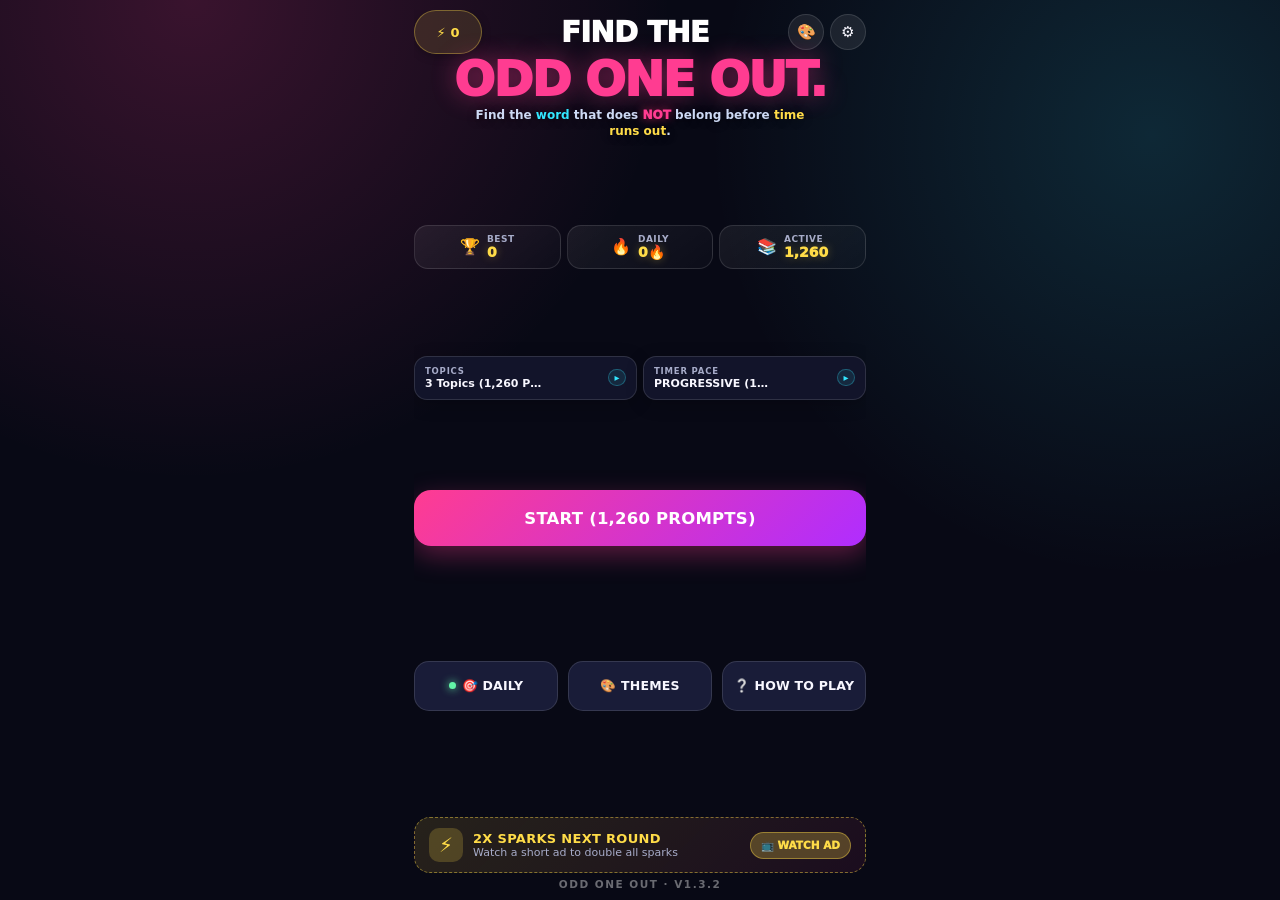
==== index.html @ c68a0089 "Publish the v1.3.2 GitHub Pages build. Replace the served site files from OddOneOut-GitHub-Ready-v1." ====
<!doctype html>
<html lang="en">
<head>
  <meta charset="utf-8">
  <meta name="viewport" content="width=device-width,initial-scale=1,viewport-fit=cover">
  <meta name="theme-color" content="#080915">
  <meta name="apple-mobile-web-app-capable" content="yes">
  <meta name="apple-mobile-web-app-status-bar-style" content="black-translucent">
  <meta name="apple-mobile-web-app-title" content="Odd One Out">
  <meta name="description" content="Odd One Out — Fast mobile word game. Spot the connection and find the odd one out before time runs out!">
  <link rel="manifest" href="./manifest.webmanifest">
  <link rel="icon" type="image/svg+xml" href="./icons/icon.svg">
  <link rel="apple-touch-icon" href="./icons/icon.svg">
  <title>Odd One Out v1.3.2 — Fast Word Game</title>
  <link rel="stylesheet" href="./styles.css?v=1.3.2">

  <!-- GOOGLE ADSENSE (H5 GAMES ADS API) -->
  <script async
    data-ad-client="ca-pub-2691430114035059"
    data-ad-frequency-hint="0s"
    data-adbreak-test="on"
    crossorigin="anonymous"
    src="https://pagead2.googlesyndication.com/pagead/js/adsbygoogle.js">
  </script>
  <script>
    window.adsbygoogle = window.adsbygoogle || [];
    window.adBreak = function(o) { adsbygoogle.push(o); };
    window.adConfig = function(o) { adsbygoogle.push(o); };
    window.adConfig({
      preloadAdBreaks: 'on',
      sound: 'on'
    });
  </script>
</head>
<body>
<main class="app">
  <div class="float-feedback" id="floatFeedback" aria-live="polite">+10 ⚡</div>

  <!-- CENTER SPARKS ZAP PILL (Juicy, non-bulky center feedback that pops & zaps to balance) -->
  <div class="center-zap-pill hidden" id="centerZapPill" aria-live="assertive">
    <span class="zap-icon" id="zapIcon">⚡</span>
    <span class="zap-label" id="zapLabel">+12</span>
    <span class="zap-sub" id="zapSub"></span>
  </div>

  <!-- HOME SCREEN -->
  <section class="screen active" id="home">
    <div class="duel-banner hidden" id="duelBanner">
      <span>⚔️ <strong>CHALLENGE ACTIVE</strong> · Beat a <b id="duelTargetScore">0</b> streak!</span>
      <button class="pack-bar-btn" onclick="app.clearDuel()">CLEAR</button>
    </div>

    <!-- HERO WITH INLINE SPARKS, TITLE & SETTINGS -->
    <div class="hero home-hero">
      <div class="hero-top-row">
        <!-- Sparks balance on the left -->
        <button class="coins hero-coins" id="coinsPill" onclick="app.handleHeaderNav('themes')" title="Sparks Balance">
          ⚡ <span id="coins">0</span>
        </button>

        <!-- Centered FIND THE inline with the left/right icons -->
        <span class="hero-find-the">FIND THE</span>

        <!-- Themes & Settings icons on the right -->
        <div class="hero-actions">
          <button class="icon-btn" onclick="app.handleHeaderNav('packs')" aria-label="Packs and Cosmetics Shop" title="Packs & Cosmetics">🎨</button>
          <button class="icon-btn" id="settingsBtn" onclick="app.openSettings()" aria-label="Settings and Pause" title="Settings">⚙️</button>
        </div>
      </div>
      <h1 class="hero-title-main">ODD ONE OUT.</h1>
      <p class="sub">Find the <span class="color-word">word</span> that does <b class="color-not">NOT</b> belong before <span class="color-time">time runs out</span>.</p>
    </div>

    <!-- 3 STATS IN HORIZONTAL GRID -->
    <div class="stats-grid-3">
      <div class="stat-card" title="Your highest consecutive streak record">
        <span class="stat-card-icon">🏆</span>
        <div class="stat-card-info">
          <span class="stat-card-label">BEST</span>
          <b class="stat-card-value" id="homeBest">0</b>
        </div>
      </div>

      <div class="stat-card" onclick="app.startDailyTarget()" style="cursor:pointer;" title="Consecutive days played. Tap to jump into today's Daily Challenge!">
        <span class="stat-card-icon">🔥</span>
        <div class="stat-card-info">
          <span class="stat-card-label">DAILY</span>
          <b class="stat-card-value" id="homeDailyStreak">0🔥</b>
        </div>
      </div>

      <div class="stat-card" onclick="app.openShop('packs')" style="cursor:pointer;" title="Active prompt cards. Tap to toggle topics!">
        <span class="stat-card-icon">📚</span>
        <div class="stat-card-info">
          <span class="stat-card-label">ACTIVE</span>
          <b class="stat-card-value" id="homePackCount">1,260</b>
        </div>
      </div>
    </div>

    <!-- SELECTION BARS (2-COL ROW) -->
    <div class="home-bars-row">
      <button class="pack-bar" onclick="app.openShop('packs')" type="button">
        <span class="pack-bar-label">
          <span class="pack-bar-prefix">TOPICS</span>
          <strong class="pack-bar-value" id="activePackName">3 Topics (1,260)</strong>
        </span>
        <span class="pack-bar-chip">▸</span>
      </button>

      <button class="pack-bar pace-bar" id="homePaceBar" onclick="app.cycleTimerPace()" type="button" aria-label="Timer Mode Pace">
        <span class="pack-bar-label">
          <span class="pack-bar-prefix">TIMER PACE</span>
          <strong class="pack-bar-value" id="homePaceLabel">PROGRESSIVE (12s)</strong>
        </span>
        <span class="pack-bar-chip" id="homePaceChip">▸</span>
      </button>
    </div>

    <!-- PRIMARY PLAY BUTTON -->
    <button class="primary" id="playQuickBtn" onclick="app.startQuickShot()">START (1,260 PROMPTS)</button>

    <!-- 3 BOTTOM MODE BUTTONS -->
    <div class="mode-row mode-row-3">
      <button class="secondary" onclick="app.startDailyTarget()">
        <span class="badge-dot" id="dailyDot"></span>
        <span id="dailyBtnLabel">🎯 DAILY</span>
      </button>
      <button class="secondary" onclick="app.openShop('themes')">
        🎨 THEMES
      </button>
      <button class="secondary" onclick="app.showScreen('howto')">
        ❔ HOW TO PLAY
      </button>
    </div>

    <!-- 2X SPARKS AD REWARD BUTTON -->
    <div class="home-bottom-wrap">
      <button class="boost-banner" id="boost2xBtn" onclick="app.handleBoost2xClick()" type="button" aria-label="2X Sparks Next Round">
        <div class="boost-banner-left">
          <span class="boost-icon" id="boost2xIcon">⚡</span>
          <div class="boost-text-group">
            <b class="boost-title" id="boost2xTitle">2X SPARKS NEXT ROUND</b>
            <span class="boost-sub" id="boost2xSub">Watch a short ad to double all sparks</span>
          </div>
        </div>
        <span class="boost-badge" id="boost2xBadge">📺 WATCH AD</span>
      </button>
      <div class="home-version-tag" id="homeVersionTag">ODD ONE OUT · v1.3.2</div>
    </div>
  </section>

  <!-- HOW IT WORKS SCREEN -->
  <section class="screen" id="howto">
    <div class="hero">
      <div class="eyebrow">How to Play</div>
      <h1>FIND THE<br><em>ODD ONE OUT.</em></h1>
      <p class="sub">Three words share a hidden connection. One word does not belong. Tap the odd word out before time runs out.</p>
    </div>

    <div class="card prompt">
      <span class="tag">EXAMPLE · SPACE</span>
      <h2>Which word does NOT belong?</h2>
      <p>Orbit, Comet, Crater… <b>Toaster</b>.</p>
    </div>

    <div class="explanation-card" style="margin-bottom:14px">
      <div class="explanation-head">
        <span>TIMER SPEED &amp; SPARKS</span>
        <span class="explanation-intruder" id="howtoCurveTag">12s ➔ 3.5s</span>
      </div>
      <div class="explanation-body" id="howtoCurveBody">
        • <b>Early Rounds (12s–10s):</b> Easy words with clear differences<br>
        • <b>Mid Streak (9s–7s):</b> Closer topics that test your quick thinking<br>
        • <b>High Streak (6s–3.5s):</b> Fast pace for serious focus<br>
        • <b>Sparks:</b> +10 per correct answer, +50 bonus every 5 streak, +100 for a new personal best!
      </div>
    </div>

    <button class="primary" onclick="app.startQuickShot()">START PLAYING</button>
    <button class="secondary" onclick="app.showScreen('home')">BACK</button>
    <div class="howto-version-tag">ODD ONE OUT · v1.3.2</div>
  </section>

  <!-- SHOP & PACKS SCREEN -->
  <section class="screen" id="shop">
    <div class="section-head">
      <h2>TOPICS &amp; THEMES</h2>
      <button class="pack-bar-btn" id="shopCloseBtn" onclick="app.closeShop()">✕ CLOSE</button>
    </div>

    <div class="tabs">
      <button class="tab-btn active" id="tabBtnPacks" onclick="app.switchShopTab('packs')">TOPIC PACKS</button>
      <button class="tab-btn" id="tabBtnThemes" onclick="app.switchShopTab('themes')">THEMES &amp; SKINS</button>
    </div>

    <div class="shop-list" id="shopList"></div>

    <div class="shop-footer">
      <button class="primary" id="playShopBtn" onclick="app.startFromShop()">START (1,260 PROMPTS)</button>
    </div>
  </section>

  <!-- GAME SCREEN -->
  <section class="screen" id="game">
    <div class="game-head">
      <div class="streak-box">
        <div class="streak">STREAK <strong id="streak">0</strong> 🔥</div>
        <div class="tier-pill warmup" id="tierLabel">WARMUP · 12.0S</div>
      </div>
      <button class="coins hero-coins game-coins" id="gameCoinsPill" onclick="app.openSettings()" title="Sparks Balance">
        ⚡ <span id="gameCoins">0</span>
      </button>
      <div class="timer warmup" id="timer" style="--p:100%">
        <span id="time">12</span>
      </div>
    </div>

    <div class="game-body">
      <div class="card prompt" id="promptCard">
        <span class="tag hidden" id="category" style="display:none;"></span>
        <h2 id="promptHeadline">Which doesn't belong?</h2>
        <p id="promptSub">Spot the odd word out</p>
      </div>

      <div class="choices" id="choices" role="group" aria-label="Word choices"></div>
    </div>

    <!-- MID-SCREEN COMMON RELATION REVEAL (Pops up when correct — NYT Connections style) -->
    <div class="relation-reveal hidden" id="relationReveal" onclick="app.skipThemeReveal()" role="dialog" aria-modal="true" aria-label="Connection Reveal">
      <div class="card relation-card" onclick="event.stopPropagation(); app.skipThemeReveal();">
        <div class="relation-head-row">
          <div class="relation-badge">
            <span class="relation-icon">✨</span>
            <span class="relation-badge-text">THE CONNECTION</span>
            <span class="relation-check">✓</span>
          </div>
          <div class="relation-sparks-pill" id="relationSparksPill">⚡ +12</div>
        </div>

        <!-- 1-2 words for what was supposed to match! -->
        <div class="relation-theme" id="relationTheme">PRIMARY COLORS</div>

        <!-- Connected matching word chips -->
        <div class="relation-words" id="relationWords"></div>

        <!-- Punchy intruder callout: "Toaster ✕ Kitchen Appliance" -->
        <div class="relation-intruder-tag" id="relationIntruderTag">
          <span class="intruder-pill">ODD</span>
          <strong class="intruder-name" id="relationIntruderName">Toaster</strong>
          <span class="intruder-reason" id="relationIntruderReason">✕ Appliance</span>
        </div>

        <div class="relation-footer">
          <div class="relation-countdown" id="relationCountdown">
            <div class="countdown-bar-wrap">
              <div class="relation-timer-fill" id="relationTimerFill"></div>
            </div>
            <div class="countdown-sub">
              <span class="countdown-sec" id="relationCountdownSec">NEXT IN 2s</span>
              <span class="countdown-tap">TAP ANYWHERE TO SKIP ▸</span>
            </div>
          </div>
        </div>
      </div>
    </div>

    <div class="progress"><i id="bar"></i></div>
    <div class="small-center" id="gameFooter">ROUND <span id="round">1</span> · BEST <span id="best">0</span></div>
  </section>

  <!-- RESULT / RUN OVER SCREEN -->
  <section class="screen result" id="result">
    <div class="burst" id="burst">💥</div>
    <div class="eyebrow" id="resultTag">WRONG ANSWER</div>
    <h2 id="resultTitle">MISSED!</h2>
    <p id="resultText">You missed the odd word out.</p>
    <div><span class="timing-badge hidden" id="timingBadge">0.4s left</span></div>

    <!-- Explanation Card -->
    <div class="explanation-card" id="explanationCard">
      <div class="explanation-head">
        <span class="explanation-tag">THE CONNECTION</span>
        <strong class="explanation-theme" id="explainCategory">PRIMARY COLORS</strong>
      </div>
      <div class="explanation-words" id="explainValid">Red · Blue · Yellow</div>
      <div class="explanation-intruder-box">
        <span class="intruder-pill">ODD</span>
        <strong id="explainIntruder">Toaster</strong>
        <span class="intruder-reason" id="explainReason">✕ Appliance</span>
      </div>
    </div>

    <div class="card scorebox">
      <div><b id="finalScore">0</b><span>STREAK</span></div>
      <div><b id="finalBest">0</b><span>BEST STREAK</span></div>
      <div><b id="finalCoins">+0</b><span>SPARKS EARNED</span></div>
    </div>

    <div class="result-actions">
      <!-- REVIVE REWARDED AD BUTTON -->
      <button class="revive-btn" id="reviveAdBtn" onclick="app.triggerRewardedAd('revive')" type="button">
        <span class="revive-icon">❤️‍🔥</span>
        <div class="revive-text-group">
          <b class="revive-title">REVIVE &amp; CONTINUE</b>
          <span class="revive-sub" id="reviveStreakLabel">Keep your streak · +3s Breather</span>
        </div>
        <span class="revive-chip">📺 AD</span>
      </button>

      <button class="primary" id="replayBtn" onclick="app.replayCurrentMode()">PLAY AGAIN</button>
      <div class="mode-row">
        <button class="secondary" onclick="app.openShareModal()">📤 SHARE SCORE</button>
        <button class="secondary" onclick="app.showScreen('home')">HOME</button>
      </div>
    </div>
  </section>
</main>

<!-- SHARE CARD & CHALLENGE LINK MODAL -->
<div class="interstitial" id="shareOverlay" role="dialog" aria-modal="true" aria-labelledby="shareTitle" onclick="if(event.target===this)app.closeShareModal()">
  <div class="card ad-modal">
    <div class="modal-top">
      <div class="ad-label">CHALLENGE A FRIEND</div>
      <button class="icon-btn modal-close-x" onclick="app.closeShareModal()" aria-label="Close Share Modal">✕</button>
    </div>
    <h3 id="shareTitle">CHALLENGE A FRIEND</h3>
    <p>Send your score to friends and see if they can beat it on the exact same words.</p>
    <div class="share-preview" id="sharePreviewBox"></div>
    <button class="primary" id="copyShareBtn" onclick="app.copyShareCard()">📋 COPY CHALLENGE LINK</button>
    <button class="secondary" onclick="app.closeShareModal()">CLOSE</button>
  </div>
</div>

<!-- SETTINGS & PAUSE MODAL -->
<div class="interstitial" id="settingsOverlay" role="dialog" aria-modal="true" aria-labelledby="settingsTitle" onclick="if(event.target===this)app.closeSettings()">
  <div class="card ad-modal settings-modal">
    <div class="modal-top">
      <div class="ad-label" id="settingsEyebrow">PREFERENCES</div>
      <button class="icon-btn modal-close-x" onclick="app.closeSettings()" aria-label="Close Settings">✕</button>
    </div>
    <h3 id="settingsTitle">SETTINGS</h3>

    <div class="pause-banner hidden" id="pauseBannerRow">
      <span>⏸️ <b>Game Paused</b> · Your score is saved</span>
      <button class="pack-bar-btn danger-text" onclick="app.quitActiveRun()">QUIT</button>
    </div>

    <div class="settings-scroll">
      <div class="setting-row">
        <div>
          <b>Sound Effects</b>
          <span>Tap sounds, timer ticks, and victory chimes</span>
        </div>
        <button class="toggle-btn on" id="toggleSound" onclick="app.toggleSetting('sound')">ON</button>
      </div>

      <div class="setting-row">
        <div>
          <b>Vibration</b>
          <span>Vibrate on button taps and timer alerts</span>
        </div>
        <button class="toggle-btn on" id="toggleHaptics" onclick="app.toggleSetting('haptics')">ON</button>
      </div>

      <div class="setting-row">
        <div>
          <b>Reduced Motion</b>
          <span>Disable screen shakes and pulse effects</span>
        </div>
        <button class="toggle-btn" id="toggleMotion" onclick="app.toggleSetting('reducedMotion')">OFF</button>
      </div>

      <div class="setting-row">
        <div>
          <b>Timer Speed</b>
          <span id="paceSettingSub">Starts at 12s, gets faster as your streak grows</span>
        </div>
        <button class="toggle-btn on" id="togglePace" onclick="app.cycleTimerPace()">PROGRESSIVE</button>
      </div>

      <div class="setting-row">
        <div>
          <b>18+ Adult Topics</b>
          <span>Include nightlife, dating, and adult humor prompts</span>
        </div>
        <button class="toggle-btn" id="toggleAdult" onclick="app.cycleAdultMode()">OFF</button>
      </div>

      <div class="setting-row" id="installAppRow">
        <div>
          <b>Install to Phone</b>
          <span id="installAppSub">Add to your home screen for quick offline play</span>
        </div>
        <button class="toggle-btn on" onclick="app.promptInstall()">INSTALL</button>
      </div>

      <details class="telemetry-details">
        <summary>📊 Game Stats</summary>
        <div class="telemetry-box" id="telemetryBox"></div>
      </details>
    </div>

    <div class="mode-row settings-footer">
      <button class="secondary" onclick="app.resetProgress()">RESET DATA</button>
      <button class="primary" id="settingsDoneBtn" style="padding:13px" onclick="app.closeSettings()">DONE</button>
    </div>
    <div class="settings-version-tag">ODD ONE OUT · v1.3.2</div>
  </div>
</div>

<!-- 18+ AGE GATE MODAL -->
<div class="interstitial" id="ageGateOverlay" role="dialog" aria-modal="true" aria-labelledby="ageGateTitle">
  <div class="card ad-modal">
    <div class="ad-label" style="color:var(--pink)">🔥 18+ CONTENT</div>
    <h3 id="ageGateTitle">ENABLE 18+ TOPICS?</h3>
    <p>This includes mature prompts covering nightlife, dating, and adult humor. Please confirm you are at least 18 years old to proceed.</p>
    <button class="primary" onclick="app.confirmAgeGate()">I AM 18+ — CONTINUE</button>
    <button class="secondary" onclick="app.closeAgeGate()">CANCEL</button>
  </div>
</div>

<!-- SELECT ALL TOPICS MODAL -->
<div class="interstitial" id="selectAllModal" role="dialog" aria-modal="true" aria-labelledby="selectAllTitle">
  <div class="card ad-modal">
    <div class="ad-label" style="color:var(--pink)">SELECT ALL PROMPTS</div>
    <h3 id="selectAllTitle">INCLUDE 18+ TOPICS?</h3>
    <p>Would you like to include 18+ mature topics (dating, nightlife, adult humor) in your active game pool?</p>
    <button class="primary" onclick="app.confirmSelectAll(true)" style="background:var(--pink); border-color:var(--pink); margin-bottom:8px;">
      YES, INCLUDE 18+ 🔥
    </button>
    <button class="secondary" onclick="app.confirmSelectAll(false)" style="margin-bottom:8px;">
      NO, STANDARD ONLY
    </button>
    <button class="pack-bar-btn" onclick="app.closeSelectAllModal()" style="align-self:center; font-size:12px; opacity:0.75; margin-top:4px;">
      CANCEL
    </button>
  </div>
</div>

<!-- REWARDED AD SIMULATION MODAL -->
<div class="interstitial" id="rewardedAdModal" role="dialog" aria-modal="true" aria-labelledby="rewardedAdTitle" onclick="if(event.target===this)app.cancelRewardedAd()">
  <div class="card ad-modal rewarded-modal">
    <div class="modal-top">
      <div class="ad-label" id="rewardedAdCategory">⚡ 2X SPARKS REWARD</div>
      <button class="icon-btn modal-close-x" id="rewardedAdCloseBtn" onclick="app.cancelRewardedAd()" aria-label="Skip or close ad">✕</button>
    </div>
    <h3 id="rewardedAdTitle">SPONSORED VIDEO</h3>
    <p id="rewardedAdSubtitle">Complete the video to claim your reward.</p>

    <div class="ad-sim-canvas" id="adSimCanvas">
      <div class="ad-sim-brand">ODD ONE OUT</div>
      <div class="ad-sim-tagline">13 Topic Packs · Over 1,200 Prompts</div>
      <div class="ad-sim-timer" id="adSimTimer">5s</div>
      <div class="ad-progress-bar">
        <div class="ad-progress-fill" id="adProgressFill"></div>
      </div>
    </div>

    <div class="ad-modal-footer">
      <span class="ad-status-note" id="adStatusNote">Reward unlocks in 5s...</span>
      <button class="primary hidden" id="claimRewardBtn" onclick="app.claimActiveReward()">CLAIM REWARD ✨</button>
    </div>
  </div>
</div>

<canvas id="fxCanvas" class="fx-canvas"></canvas>

<script src="./js/packs-data.js?v=1.3.2"></script>
<script src="./js/fx.js?v=1.3.2"></script>
<script src="./js/audio.js?v=1.3.2"></script>
<script src="./js/analytics.js?v=1.3.2"></script>
<script src="./js/app.js?v=1.3.2"></script>
</body>
</html>
---- styles.css ----
:root {
  --bg: #080915;
  --bg-glow-1: rgba(255, 60, 145, 0.2);
  --bg-glow-2: rgba(51, 230, 255, 0.14);
  --panel: #12142a;
  --panel2: #191c38;
  --panel-glass: rgba(22, 25, 50, 0.88);
  --ink: #f8f7ff;
  --muted: #a7acc9;
  --pink: #ff3c91;
  --cyan: #33e6ff;
  --yellow: #ffdc48;
  --green: #62f5a7;
  --danger: #ff6571;
  --line: rgba(255, 255, 255, 0.12);
  --shadow: 0 18px 50px rgba(0, 0, 0, 0.42);
  --primary-grad: linear-gradient(135deg, #ff3c91, #b02dff);
  --primary-glow: rgba(255, 60, 145, 0.34);

  /* Safe Area Insets (Native iOS/Android WebKit & Simulator Fallbacks) */
  --sat: env(safe-area-inset-top, 0px);
  --sab: env(safe-area-inset-bottom, 0px);
  --sal: env(safe-area-inset-left, 0px);
  --sar: env(safe-area-inset-right, 0px);
}

/* Unlockable Background Themes */
body[data-bg="cyber_matrix"] {
  --bg: #05110d;
  --bg-glow-1: rgba(98, 245, 167, 0.22);
  --bg-glow-2: rgba(51, 230, 255, 0.15);
  --panel: #0c1f19;
  --panel2: #112b23;
}
body[data-bg="solar_flare"] {
  --bg: #14080c;
  --bg-glow-1: rgba(255, 110, 48, 0.24);
  --bg-glow-2: rgba(255, 220, 72, 0.16);
  --panel: #251119;
  --panel2: #331722;
}
body[data-bg="abyssal_void"] {
  --bg: #040612;
  --bg-glow-1: rgba(98, 114, 255, 0.22);
  --bg-glow-2: rgba(180, 72, 255, 0.16);
  --panel: #0d122c;
  --panel2: #151c42;
}

/* Unlockable UI Skins */
body[data-skin="gold_rush"] {
  --pink: #ffb800;
  --cyan: #ffe066;
  --primary-grad: linear-gradient(135deg, #ffb800, #ff5e00);
  --primary-glow: rgba(255, 184, 0, 0.34);
}
body[data-skin="glacier_ice"] {
  --pink: #00d2ff;
  --cyan: #7afcff;
  --primary-grad: linear-gradient(135deg, #00d2ff, #3a7bd5);
  --primary-glow: rgba(0, 210, 255, 0.34);
}

* {
  box-sizing: border-box;
  -webkit-tap-highlight-color: transparent;
  -webkit-touch-callout: none;
  user-select: none;
  -webkit-user-select: none;
  scrollbar-width: thin;
  scrollbar-color: rgba(255, 255, 255, 0.22) transparent;
}

*::-webkit-scrollbar {
  width: 5px;
  height: 5px;
}

*::-webkit-scrollbar-track {
  background: transparent;
}

*::-webkit-scrollbar-thumb {
  background: rgba(255, 255, 255, 0.22);
  border-radius: 99px;
}

html, body {
  margin: 0;
  padding: 0;
  height: 100dvh;
  max-height: 100dvh;
  color: var(--ink);
  font-family: Inter, ui-sans-serif, system-ui, -apple-system, BlinkMacSystemFont, "Segoe UI", Roboto, sans-serif;
  background:
    radial-gradient(circle at 15% 0%, var(--bg-glow-1), transparent 34%),
    radial-gradient(circle at 90% 15%, var(--bg-glow-2), transparent 32%),
    var(--bg);
  overflow: hidden; /* Constrain viewport to device screen ratio — no scrolling on mobile! */
  overscroll-behavior: none;
  touch-action: manipulation;
}

button {
  font: inherit;
  color: inherit;
  border: 0;
  cursor: pointer;
  touch-action: manipulation;
  background: none;
}

button:focus-visible {
  outline: 2px solid var(--cyan);
  outline-offset: 2px;
}

button:disabled {
  cursor: default;
}

.app {
  max-width: 480px;
  height: 100dvh;
  max-height: 100dvh;
  margin: 0 auto;
  padding: max(10px, env(safe-area-inset-top)) 14px max(10px, env(safe-area-inset-bottom));
  display: flex;
  flex-direction: column;
  position: relative;
  overflow: hidden;
}

/* Top Bar */
header {
  display: flex;
  align-items: center;
  justify-content: space-between;
  padding: 10px 0 14px;
  margin-top: 6px;
  gap: 8px;
  z-index: 2;
}

.brand {
  font-weight: 950;
  letter-spacing: -1.4px;
  font-size: 22px;
  line-height: 0.9;
  cursor: pointer;
  text-align: left;
  min-height: 44px;
  padding: 4px 6px 4px 0;
  display: inline-flex;
  flex-direction: column;
  justify-content: center;
}

.brand small {
  display: block;
  color: var(--cyan);
  font-size: 8.5px;
  letter-spacing: 2.6px;
  margin-top: 5px;
  font-weight: 800;
}

.header-actions {
  display: flex;
  align-items: center;
  gap: 8px;
}

.coins {
  background: rgba(255, 220, 72, 0.13);
  border: 1px solid rgba(255, 220, 72, 0.32);
  color: var(--yellow);
  min-height: 44px;
  min-width: 58px;
  padding: 0 13px;
  border-radius: 999px;
  font-weight: 900;
  font-size: 13.5px;
  display: inline-flex;
  align-items: center;
  justify-content: center;
  gap: 5px;
  transition: transform 0.18s ease;
}

.coins.bump {
  transform: scale(1.14);
}

.icon-btn {
  width: 44px;
  height: 44px;
  border-radius: 13px;
  background: var(--panel2);
  border: 1px solid var(--line);
  display: grid;
  place-items: center;
  font-size: 17px;
  color: var(--ink);
  flex-shrink: 0;
  transition: transform 0.12s ease, background 0.15s ease;
}

.icon-btn:active,
.primary:active,
.secondary:active,
.choice:active,
.adult-bar:active,
.pack-bar:active,
.ad-card:active,
.shop-btn:active,
.toggle-btn:active,
.tab-btn:active,
.pack-bar-btn:active {
  transform: scale(0.972);
  filter: brightness(0.94);
}

/* Screens */
.screen {
  display: none !important;
  flex: 1;
  flex-direction: column;
  animation: screenIn 0.22s ease both;
  overflow: hidden;
  height: 100%;
}

.screen.active {
  display: flex !important;
}

#home {
  height: 100%;
  max-height: 100%;
  flex-direction: column;
  justify-content: space-between;
  gap: clamp(6px, 1.4vh, 12px);
  overflow: hidden;
}

@keyframes screenIn {
  from {
    opacity: 0;
    transform: translateY(8px);
  }
  to {
    opacity: 1;
    transform: translateY(0);
  }
}

/* Reduced motion support (GDD Section 11) */
body.reduced-motion *,
body.reduced-motion *::before,
body.reduced-motion *::after {
  animation-duration: 0.001ms !important;
  animation-iteration-count: 1 !important;
  transition-duration: 0.001ms !important;
}

@media (prefers-reduced-motion: reduce) {
  *, *::before, *::after {
    animation-duration: 0.001ms !important;
    animation-iteration-count: 1 !important;
    transition-duration: 0.001ms !important;
  }
}

/* Home Hero with Inline Sparks, "FIND THE", & Action Icons */
.home-hero {
  padding: 0;
  text-align: center;
  display: flex;
  flex-direction: column;
  align-items: center;
  gap: 2px;
  width: 100%;
}

.hero-top-row {
  display: flex;
  align-items: center;
  justify-content: space-between;
  width: 100%;
  gap: 8px;
}

.hero-coins {
  flex-shrink: 0;
  font-size: 13px;
  padding: 6px 12px;
  line-height: 1;
  border-radius: 999px;
  background: rgba(255, 220, 72, 0.12);
  border: 1px solid rgba(255, 220, 72, 0.35);
  color: var(--yellow);
  font-weight: 900;
  box-shadow: 0 2px 10px rgba(0, 0, 0, 0.25);
  transition: transform 0.12s ease;
  min-width: 68px;
  text-align: center;
}

.hero-coins:active {
  transform: scale(0.95);
}

.hero-find-the {
  flex: 1;
  text-align: center;
  font-size: clamp(20px, 6vw, 29px);
  font-weight: 950;
  letter-spacing: -0.6px;
  line-height: 1;
  color: #ffffff;
  text-transform: uppercase;
}

.hero-title-main {
  font-size: clamp(34px, 10vw, 48px);
  font-weight: 950;
  letter-spacing: -1.6px;
  line-height: 0.95;
  margin: 1px 0 0;
  color: var(--pink);
  text-transform: uppercase;
  text-shadow: 0 0 24px rgba(255, 60, 145, 0.45);
  text-align: center;
}

.hero-title-box {
  flex: 1;
  text-align: center;
}

.hero-title-box h1,
.hero-title {
  font-size: clamp(26px, 7.5vw, 40px);
  letter-spacing: -1.8px;
  line-height: 0.92;
  margin: 0;
  font-weight: 950;
}

.hero-title-box h1 em,
.hero-title em {
  font-style: normal;
  color: var(--pink);
}

.hero-actions {
  display: flex;
  align-items: center;
  gap: 6px;
  flex-shrink: 0;
}

.hero-actions .icon-btn {
  width: 36px;
  height: 36px;
  min-height: 36px;
  border-radius: 50%;
  font-size: 15px;
  display: inline-flex;
  align-items: center;
  justify-content: center;
  background: rgba(255, 255, 255, 0.08);
  border: 1px solid var(--line);
  color: var(--ink);
  transition: transform 0.12s ease, border-color 0.15s ease;
}

.hero-actions .icon-btn:active {
  transform: scale(0.92);
}

.home-hero .sub {
  color: #cdd9f4;
  line-height: 1.35;
  margin: 2px auto 0;
  max-width: 360px;
  font-size: 12px;
  font-weight: 600;
  text-shadow: 0 2px 10px rgba(0, 0, 0, 0.4);
}

.home-hero .sub .color-word {
  color: var(--cyan);
  font-weight: 800;
}

.home-hero .sub .color-not {
  color: var(--pink);
  font-weight: 950;
  text-shadow: 0 0 10px rgba(255, 42, 109, 0.6);
}

.home-hero .sub .color-time {
  color: var(--yellow);
  font-weight: 800;
}

/* 3 Stats in a Sleek Horizontal Grid */
.stats-grid-3 {
  display: grid;
  grid-template-columns: repeat(3, minmax(0, 1fr));
  gap: 6px;
  width: 100%;
  margin: 0;
}

.stat-card {
  display: flex;
  align-items: center;
  justify-content: center;
  gap: 7px;
  padding: 7px 6px;
  background: linear-gradient(145deg, rgba(255, 255, 255, 0.065), rgba(255, 255, 255, 0.02));
  border: 1px solid var(--line);
  border-radius: 14px;
  min-height: 44px;
  cursor: default;
  transition: transform 0.12s ease, border-color 0.15s ease;
}

.stat-card[onclick] {
  cursor: pointer;
}

.stat-card:active {
  transform: scale(0.97);
}

.stat-card-icon {
  font-size: 16px;
  line-height: 1;
  flex-shrink: 0;
}

.stat-card-info {
  display: flex;
  flex-direction: column;
  align-items: flex-start;
  line-height: 1.1;
}

.stat-card-label {
  font-size: 9px;
  font-weight: 850;
  letter-spacing: 0.5px;
  color: var(--muted);
  text-transform: uppercase;
}

.stat-card-value {
  font-size: 14px;
  font-weight: 950;
  color: var(--yellow);
  text-shadow: 0 0 10px rgba(255, 220, 72, 0.3);
}

/* Home Selection Bars (2-Col Grid) */
.home-bars-row {
  display: grid;
  grid-template-columns: repeat(2, minmax(0, 1fr));
  gap: 6px;
  width: 100%;
}

.home-bars-row .pack-bar {
  margin: 0;
  min-height: 44px;
  padding: 6px 10px;
  border-radius: 13px;
  gap: 6px;
}

.home-bars-row .pack-bar-label {
  gap: 1px;
  overflow: hidden;
}

.home-bars-row .pack-bar-prefix {
  font-size: 8.5px;
  letter-spacing: 0.8px;
}

.home-bars-row .pack-bar-value {
  font-size: 11px;
  white-space: nowrap;
  overflow: hidden;
  text-overflow: ellipsis;
  max-width: 120px;
}

.home-bars-row .pack-bar-chip {
  padding: 2px 5px;
  font-size: 10px;
  flex-shrink: 0;
}

/* Active Pack Selector Bar */
.pack-bar {
  width: 100%;
  min-height: 62px;
  display: flex;
  align-items: center;
  justify-content: space-between;
  gap: 12px;
  background: var(--panel);
  border: 1.5px solid var(--line);
  border-radius: 18px;
  padding: 12px 16px;
  margin-bottom: 14px;
  text-align: left;
  box-shadow: 0 4px 18px rgba(0, 0, 0, 0.22);
  transition: transform 0.12s ease, border-color 0.15s ease, background 0.15s ease;
}

.pack-bar:hover {
  border-color: rgba(51, 230, 255, 0.45);
}

.pace-bar.is-unlimited {
  border-color: rgba(167, 139, 250, 0.55);
  background: rgba(167, 139, 250, 0.1);
  box-shadow: 0 4px 20px rgba(167, 139, 250, 0.15);
}

.pace-bar.is-unlimited .pack-bar-chip {
  color: #c4b5fd;
  background: rgba(167, 139, 250, 0.18);
  border-color: rgba(167, 139, 250, 0.4);
}

.pace-bar.is-unlimited .pack-bar-value {
  color: #f3e8ff;
}

.pack-bar-label {
  display: flex;
  flex-direction: column;
  gap: 2px;
  min-width: 0;
  flex: 1;
}

.pack-bar-prefix {
  font-size: 11px;
  font-weight: 800;
  letter-spacing: 0.8px;
  color: var(--muted);
  text-transform: uppercase;
}

.pack-bar-value {
  font-size: 13.5px;
  font-weight: 900;
  color: var(--ink);
  overflow: hidden;
  text-overflow: ellipsis;
  white-space: nowrap;
}

.pack-bar-chip {
  color: var(--cyan);
  font-weight: 900;
  font-size: 11.5px;
  letter-spacing: 0.6px;
  text-transform: uppercase;
  flex-shrink: 0;
  padding: 6px 12px;
  background: rgba(51, 230, 255, 0.1);
  border: 1px solid rgba(51, 230, 255, 0.28);
  border-radius: 9px;
  display: inline-flex;
  align-items: center;
}

.pack-bar-btn {
  color: var(--cyan);
  background: rgba(51, 230, 255, 0.1);
  border: 1px solid rgba(51, 230, 255, 0.25);
  border-radius: 11px;
  min-height: 44px;
  min-width: 44px;
  padding: 0 13px;
  display: inline-flex;
  align-items: center;
  justify-content: center;
  font-weight: 900;
  font-size: 11.5px;
  letter-spacing: 0.5px;
  text-transform: uppercase;
  flex-shrink: 0;
}

.pack-bar-btn.danger-text {
  color: #ff8e97;
  background: rgba(255, 101, 113, 0.14);
  border-color: rgba(255, 101, 113, 0.35);
}

/* Primary & Secondary CTA Buttons */
.primary,
.secondary,
.choice {
  width: 100%;
  min-height: 48px;
  border-radius: 17px;
  padding: 15px 14px;
  font-weight: 900;
  letter-spacing: 0.2px;
  transition: transform 0.12s ease, filter 0.12s ease, border-color 0.15s ease, background 0.15s ease;
}

.primary {
  background: var(--primary-grad);
  box-shadow: 0 9px 27px var(--primary-glow);
  font-size: 16.5px;
  color: #fff;
  text-align: center;
  min-height: 56px;
  margin-top: 4px;
  margin-bottom: 14px;
}

.secondary {
  background: var(--panel2);
  border: 1px solid var(--line);
  margin-top: 8px;
  font-size: 14px;
  text-align: center;
}

.mode-row {
  display: grid;
  grid-template-columns: 1fr 1fr;
  gap: 10px;
  margin-top: 14px;
  margin-bottom: 16px;
}

.mode-row.mode-row-3 {
  grid-template-columns: repeat(3, 1fr);
  gap: 10px;
}

.mode-row .secondary {
  margin-top: 0;
  min-height: 50px;
  padding: 12px 8px;
  border-radius: 15px;
  font-size: 12.5px;
  font-weight: 900;
  display: flex;
  align-items: center;
  justify-content: center;
  gap: 6px;
  white-space: nowrap;
}

.badge-dot {
  display: inline-block;
  width: 7px;
  height: 7px;
  border-radius: 50%;
  background: var(--green);
  box-shadow: 0 0 8px var(--green);
}

/* 2X Sparks Ad Banner Button */
.boost-banner {
  width: 100%;
  min-height: 52px;
  display: flex;
  align-items: center;
  justify-content: space-between;
  gap: 12px;
  background: linear-gradient(135deg, rgba(255, 220, 72, 0.12), rgba(255, 60, 145, 0.08));
  border: 1.5px dashed rgba(255, 220, 72, 0.45);
  border-radius: 16px;
  padding: 10px 14px;
  margin-top: 4px;
  margin-bottom: 14px;
  text-align: left;
  transition: transform 0.15s ease, border-color 0.15s ease, background 0.15s ease, box-shadow 0.15s ease;
  user-select: none;
  -webkit-tap-highlight-color: transparent;
}

.boost-banner:hover {
  border-color: var(--yellow);
  background: linear-gradient(135deg, rgba(255, 220, 72, 0.18), rgba(255, 60, 145, 0.12));
}

.boost-banner:active {
  transform: scale(0.98);
}

.boost-banner.active-boost {
  border-style: solid;
  border-color: var(--yellow);
  background: linear-gradient(135deg, rgba(255, 220, 72, 0.22), rgba(98, 245, 167, 0.15));
  box-shadow: 0 0 20px rgba(255, 220, 72, 0.25);
}

.boost-banner-left {
  display: flex;
  align-items: center;
  gap: 10px;
  min-width: 0;
}

.boost-icon {
  font-size: 20px;
  width: 34px;
  height: 34px;
  display: grid;
  place-items: center;
  border-radius: 10px;
  background: rgba(255, 220, 72, 0.2);
  color: var(--yellow);
  flex-shrink: 0;
}

.boost-banner.active-boost .boost-icon {
  background: var(--yellow);
  color: #061018;
  animation: boostPulse 1.6s ease-in-out infinite;
}

@keyframes boostPulse {
  0%, 100% { transform: scale(1); }
  50% { transform: scale(1.12); }
}

.boost-text-group {
  display: flex;
  flex-direction: column;
  min-width: 0;
}

.boost-title {
  font-size: 13px;
  font-weight: 900;
  letter-spacing: 0.3px;
  color: var(--yellow);
  white-space: nowrap;
  overflow: hidden;
  text-overflow: ellipsis;
}

.boost-banner.active-boost .boost-title {
  color: #fff;
}

.boost-sub {
  font-size: 11px;
  color: var(--muted);
  white-space: nowrap;
  overflow: hidden;
  text-overflow: ellipsis;
}

.boost-badge {
  background: rgba(255, 220, 72, 0.25);
  border: 1px solid rgba(255, 220, 72, 0.4);
  color: var(--yellow);
  font-size: 10.5px;
  font-weight: 950;
  padding: 6px 10px;
  border-radius: 999px;
  white-space: nowrap;
  flex-shrink: 0;
}

.boost-banner.active-boost .boost-badge {
  background: var(--green);
  border-color: var(--green);
  color: #061018;
}

.notice {
  font-size: 11px;
  text-align: center;
  color: #7980a8;
  margin: auto auto 4px;
  padding-top: 12px;
  line-height: 1.4;
  max-width: 390px;
}

/* Visible App Version Indicators */
.home-bottom-wrap {
  width: 100%;
  display: flex;
  flex-direction: column;
  align-items: center;
  gap: 2px;
}

.home-bottom-wrap .boost-banner {
  margin-bottom: 2px;
}

.home-version-tag {
  text-align: center;
  font-size: 10.5px;
  font-weight: 850;
  letter-spacing: 1.5px;
  color: rgba(255, 255, 255, 0.4);
  text-transform: uppercase;
  margin: 0;
  padding: 1px 0 0;
  user-select: none;
}

.settings-version-tag,
.howto-version-tag {
  text-align: center;
  font-size: 11px;
  font-weight: 850;
  letter-spacing: 1.4px;
  color: var(--cyan);
  text-transform: uppercase;
  margin-top: 9px;
  opacity: 0.85;
  user-select: none;
}

/* Cards */
.card {
  background: linear-gradient(150deg, rgba(29, 32, 61, 0.96), rgba(17, 18, 38, 0.96));
  border: 1px solid var(--line);
  border-radius: 22px;
  box-shadow: var(--shadow);
}

/* Active Duel & Adult Mode Banners */
.duel-banner {
  background: rgba(255, 60, 145, 0.14);
  border: 1px solid rgba(255, 60, 145, 0.4);
  border-radius: 14px;
  padding: 10px 13px;
  margin-bottom: 10px;
  display: flex;
  align-items: center;
  justify-content: space-between;
  font-size: 12px;
}

.duel-banner strong {
  color: var(--pink);
}

.adult-bar {
  width: 100%;
  min-height: 52px;
  display: flex;
  align-items: center;
  justify-content: space-between;
  gap: 10px;
  text-align: left;
  background: linear-gradient(135deg, rgba(255, 42, 109, 0.16), rgba(176, 45, 255, 0.12));
  border: 1px solid rgba(255, 60, 145, 0.42);
  border-radius: 14px;
  padding: 9px 13px;
  margin-bottom: 8px;
  font-size: 12.5px;
  transition: transform 0.12s ease, border-color 0.2s ease, background 0.2s ease;
}

.adult-bar.active {
  background: linear-gradient(135deg, rgba(255, 42, 109, 0.28), rgba(255, 101, 113, 0.2));
  border-color: #ff3c91;
  box-shadow: 0 0 22px rgba(255, 60, 145, 0.25);
}

.adult-bar-left {
  display: flex;
  align-items: center;
  gap: 9px;
  min-width: 0;
}

.adult-bar-sub {
  display: block;
  font-size: 11px;
  color: var(--muted);
  line-height: 1.25;
}

.adult-pill {
  background: #ff2a6d;
  color: #fff;
  font-weight: 950;
  font-size: 10px;
  padding: 3px 7px;
  border-radius: 6px;
  letter-spacing: 0.7px;
  flex-shrink: 0;
}

.adult-bar-btn {
  background: rgba(255, 255, 255, 0.1);
  border: 1px solid rgba(255, 255, 255, 0.22);
  color: #fff;
  border-radius: 999px;
  padding: 6px 11px;
  font-size: 11px;
  font-weight: 900;
  letter-spacing: 0.5px;
  flex-shrink: 0;
}

.adult-bar.active .adult-bar-btn {
  background: #ff2a6d;
  border-color: #ff6571;
}

.tag.adult-tag {
  background: rgba(255, 42, 109, 0.2);
  border-color: rgba(255, 60, 145, 0.55);
  color: #ff7aa8;
}

/* Game Screen Header */
.game-head {
  display: flex;
  justify-content: space-between;
  align-items: center;
  margin: 6px 0 12px;
  position: relative;
  width: 100%;
  gap: 8px;
}

.game-coins {
  flex-shrink: 0;
  font-size: 13.5px;
  font-weight: 950;
  padding: 5px 12px;
  border-radius: 999px;
  background: rgba(255, 220, 72, 0.14);
  border: 1.5px solid rgba(255, 220, 72, 0.45);
  color: var(--gold);
  box-shadow: 0 0 14px rgba(255, 220, 72, 0.22);
  transition: transform 0.18s cubic-bezier(0.34, 1.56, 0.64, 1), box-shadow 0.18s ease;
  line-height: 1;
  display: inline-flex;
  align-items: center;
  gap: 5px;
  cursor: pointer;
}

.game-coins:active {
  transform: scale(0.95);
}

.game-coins.bump {
  transform: scale(1.22);
  box-shadow: 0 0 25px rgba(255, 220, 72, 0.75);
}

.streak-box {
  display: flex;
  flex-direction: column;
  gap: 3px;
}

.streak {
  font-weight: 950;
  font-size: 16px;
  letter-spacing: -0.3px;
}

.streak strong {
  color: var(--pink);
  font-size: 20px;
}

.tier-pill {
  font-size: 10px;
  font-weight: 800;
  letter-spacing: 1px;
  color: var(--muted);
  text-transform: uppercase;
  transition: color 0.2s ease;
}

.tier-pill.warmup {
  color: var(--green);
}

.tier-pill.heat {
  color: var(--yellow);
}

.tier-pill.overdrive {
  color: var(--pink);
}

.tier-pill.unlimited {
  color: #c4b5fd;
}

.timer {
  width: 62px;
  height: 62px;
  border-radius: 50%;
  display: grid;
  place-items: center;
  background: conic-gradient(var(--timer-color, var(--cyan)) var(--p, 100%), rgba(255, 255, 255, 0.1) 0);
  position: relative;
  font-weight: 950;
  font-size: 19px;
  transition: transform 0.15s ease;
}

.timer.warmup {
  --timer-color: var(--green);
}

.timer.heat {
  --timer-color: var(--yellow);
}

.timer.urgent {
  --timer-color: var(--pink);
  animation: timerPulse 0.45s ease infinite alternate;
}

.timer.unlimited {
  --timer-color: #a78bfa;
  background: conic-gradient(#a78bfa 100%, #38bdf8 0);
  box-shadow: 0 0 16px rgba(167, 139, 250, 0.4);
}

.timer.unlimited span {
  font-size: 26px;
  line-height: 1;
  color: #c4b5fd;
  display: grid;
  place-items: center;
}

@keyframes timerPulse {
  from { transform: scale(1); }
  to { transform: scale(1.08); }
}

.timer::after {
  content: "";
  position: absolute;
  inset: 5px;
  border-radius: 50%;
  background: var(--bg);
}

.timer span {
  z-index: 1;
  font-variant-numeric: tabular-nums;
}

/* Floating Score / Spark Burst */
.float-feedback {
  position: fixed;
  top: calc(68px + env(safe-area-inset-top));
  left: 50%;
  transform: translateX(-50%);
  background: rgba(18, 20, 42, 0.96);
  border: 1px solid var(--cyan);
  color: var(--cyan);
  padding: 7px 14px;
  border-radius: 999px;
  font-weight: 950;
  font-size: 12.5px;
  letter-spacing: 0.4px;
  max-width: calc(100vw - 32px);
  white-space: nowrap;
  overflow: hidden;
  text-overflow: ellipsis;
  pointer-events: none;
  z-index: 60;
  opacity: 0;
}

.float-feedback.show {
  animation: floatPop 0.75s cubic-bezier(0.16, 1, 0.3, 1) forwards;
}

@keyframes floatPop {
  0% { opacity: 0; transform: translate(-50%, 10px) scale(0.85); }
  25% { opacity: 1; transform: translate(-50%, 0) scale(1.04); }
  80% { opacity: 1; transform: translate(-50%, -6px) scale(1); }
  100% { opacity: 0; transform: translate(-50%, -14px) scale(0.95); }
}

/* Prompt Card */
.prompt {
  padding: 20px 18px;
  text-align: center;
  margin-bottom: 14px;
  position: relative;
  overflow: hidden;
}

.prompt.card-snap {
  animation: cardSnap 0.22s cubic-bezier(0.2, 0.9, 0.3, 1.1);
}

@keyframes cardSnap {
  0% { transform: scale(0.95) translateY(6px); opacity: 0.65; }
  100% { transform: scale(1) translateY(0); opacity: 1; }
}

.tag {
  display: inline-block;
  background: rgba(51, 230, 255, 0.12);
  border: 1px solid rgba(51, 230, 255, 0.3);
  color: var(--cyan);
  border-radius: 999px;
  padding: 5px 11px;
  font-size: 10.5px;
  font-weight: 900;
  letter-spacing: 1.2px;
  text-transform: uppercase;
}

.tag.trick-tag {
  background: rgba(255, 60, 145, 0.15);
  border-color: rgba(255, 60, 145, 0.4);
  color: var(--pink);
}

.prompt h2 {
  margin: 4px 0 6px;
  font-size: clamp(20px, 5.4vw, 24px);
  letter-spacing: -0.6px;
  font-weight: 950;
}

.prompt p {
  color: var(--muted);
  font-size: 13.5px;
  margin: 0;
  line-height: 1.38;
}

/* Game Body & One-Thumb Choices Grid */
.game-body {
  display: flex;
  flex-direction: column;
  flex: 1;
}

.choices {
  display: grid;
  gap: 10px;
  margin-top: auto;
}

.choices.grid-2x2 {
  grid-template-columns: repeat(2, minmax(0, 1fr));
  gap: 9px;
}

/* 2026 Casual Party Tactile Button Feel */
.choices .choice:nth-child(1) { animation: choicePop 0.24s cubic-bezier(0.34, 1.4, 0.64, 1) 0.01s backwards; }
.choices .choice:nth-child(2) { animation: choicePop 0.24s cubic-bezier(0.34, 1.4, 0.64, 1) 0.04s backwards; }
.choices .choice:nth-child(3) { animation: choicePop 0.24s cubic-bezier(0.34, 1.4, 0.64, 1) 0.07s backwards; }
.choices .choice:nth-child(4) { animation: choicePop 0.24s cubic-bezier(0.34, 1.4, 0.64, 1) 0.10s backwards; }

@keyframes choicePop {
  0% { opacity: 0; transform: translateY(14px) scale(0.96); }
  100% { opacity: 1; transform: translateY(0) scale(1); }
}

.choice {
  background: var(--panel);
  border: 1.5px solid var(--line);
  border-bottom: 3.5px solid rgba(0, 0, 0, 0.4) !important;
  font-size: 17px;
  text-align: left;
  padding: 14px 15px;
  display: flex;
  align-items: center;
  justify-content: space-between;
  gap: 8px;
  min-height: 58px;
  box-shadow: 0 4px 14px rgba(0, 0, 0, 0.24);
  position: relative;
  transition: transform 0.12s cubic-bezier(0.34, 1.56, 0.64, 1), box-shadow 0.15s ease, background 0.15s ease, border-color 0.15s ease;
}

.choice:active {
  transform: translateY(2px) scale(0.985);
  border-bottom-width: 1.5px !important;
  box-shadow: 0 2px 6px rgba(0, 0, 0, 0.24);
}

.choice.long-word {
  font-size: 14.5px;
  padding: 12px 13px;
}

.choice-left {
  display: flex;
  align-items: center;
  gap: 11px;
  min-width: 0;
  flex: 1;
}

.choice .letter {
  display: inline-grid;
  place-items: center;
  width: 30px;
  height: 30px;
  flex-shrink: 0;
  border-radius: 9px;
  background: rgba(255, 255, 255, 0.08);
  color: var(--muted);
  font-size: 13px;
  font-weight: 900;
}

.choice-word {
  overflow-wrap: break-word;
  word-break: normal;
  line-height: 1.2;
  min-width: 0;
}

.choice-status {
  font-size: 11px;
  font-weight: 900;
  letter-spacing: 0.5px;
  padding: 4px 7px;
  border-radius: 8px;
  flex-shrink: 0;
  display: none;
  white-space: nowrap;
}

/* Vertical card layout inside 2x2 Overdrive grid so words NEVER crush horizontally */
.choices.grid-2x2 .choice {
  flex-direction: column;
  align-items: stretch;
  justify-content: flex-start;
  padding: 11px 12px;
  min-height: 82px;
  font-size: 14.5px;
}

.choices.grid-2x2 .choice.long-word {
  font-size: 13px;
}

.choices.grid-2x2 .choice-left {
  flex-direction: column;
  align-items: flex-start;
  gap: 7px;
  width: 100%;
}

.choices.grid-2x2 .choice .letter {
  width: 26px;
  height: 26px;
  font-size: 12px;
}

.choices.grid-2x2 .choice-word {
  width: 100%;
}

.choices.grid-2x2 .choice-status {
  position: absolute;
  top: 10px;
  right: 10px;
  font-size: 9.5px;
  padding: 3px 6px;
}

.choice.correct {
  background: rgba(98, 245, 167, 0.16);
  border-color: var(--green);
  color: var(--green);
}

.choice.correct .letter {
  background: var(--green);
  color: #052012;
}

.choice.correct .choice-status {
  display: inline-block;
  background: rgba(98, 245, 167, 0.22);
  color: var(--green);
}

.choice.wrong {
  background: rgba(255, 101, 113, 0.15);
  border-color: var(--danger);
  color: #ff9aa2;
  animation: missShake 0.36s ease;
}

.choice.wrong .letter {
  background: var(--danger);
  color: #240408;
}

.choice.wrong .choice-status {
  display: inline-block;
  background: rgba(255, 101, 113, 0.24);
  color: #ffb3b9;
}

.choice.fits-theme {
  background: rgba(51, 230, 255, 0.12);
  border-color: rgba(51, 230, 255, 0.65);
  color: #c4f4fe;
  box-shadow: 0 0 16px rgba(51, 230, 255, 0.22);
}

.choice.fits-theme .letter {
  background: rgba(51, 230, 255, 0.22);
  color: #33e6ff;
  border: 1px solid rgba(51, 230, 255, 0.45);
}

.choice.fits-theme .choice-status {
  display: inline-block;
  background: rgba(51, 230, 255, 0.22);
  color: #33e6ff;
  border: 1px solid rgba(51, 230, 255, 0.4);
}

.revealed-theme {
  display: inline-block;
  color: #ffd84d;
  background: rgba(255, 216, 77, 0.16);
  border: 1px solid rgba(255, 216, 77, 0.45);
  border-radius: 9px;
  padding: 2px 9px;
  font-weight: 900;
  letter-spacing: 0.3px;
  text-shadow: 0 0 10px rgba(255, 216, 77, 0.4);
  animation: themePulse 0.4s ease;
}

@keyframes themePulse {
  0% { transform: scale(0.92); opacity: 0.7; }
  60% { transform: scale(1.04); }
  100% { transform: scale(1); opacity: 1; }
}

@keyframes missShake {
  0%, 100% { transform: translateX(0); }
  20% { transform: translateX(-7px); }
  40% { transform: translateX(7px); }
  60% { transform: translateX(-5px); }
  80% { transform: translateX(5px); }
}

/* Mid-Screen Common Relation Reveal (Gartic-Phone / Party Game Juice) */
#game {
  position: relative;
}

.relation-reveal {
  position: fixed;
  inset: 0;
  z-index: 99999;
  display: flex;
  align-items: center;
  justify-content: center;
  padding: 16px;
  background: rgba(4, 6, 18, 0.68);
  backdrop-filter: blur(8px);
  -webkit-backdrop-filter: blur(8px);
  animation: relationFadeIn 0.18s cubic-bezier(0.16, 1, 0.3, 1) forwards;
  cursor: pointer;
}

.relation-reveal.hidden {
  display: none !important;
}

/* Particle FX & Haptic Visual Canvas — Always rendered on top */
.fx-canvas {
  position: fixed;
  inset: 0;
  width: 100vw;
  height: 100vh;
  pointer-events: none;
  z-index: 100002;
}

/* Screen Shake on Miss / Timeout */
.screen-shake {
  animation: screenShake 0.3s cubic-bezier(0.36, 0.07, 0.19, 0.97) both;
}

@keyframes screenShake {
  0%, 100% { transform: translate(0, 0); }
  20% { transform: translate(-5px, 2px); }
  40% { transform: translate(5px, -3px); }
  60% { transform: translate(-4px, 1px); }
  80% { transform: translate(3px, -1px); }
}

@keyframes relationFadeIn {
  from { opacity: 0; }
  to { opacity: 1; }
}

/* Sleek, Non-Bulky Connection Reveal Card */
.relation-card {
  width: 100%;
  max-width: 350px;
  background: linear-gradient(165deg, rgba(26, 30, 64, 0.98), rgba(12, 14, 34, 0.98));
  border: 1.5px solid rgba(51, 230, 255, 0.45);
  border-radius: 20px;
  padding: 14px 16px 11px;
  text-align: center;
  box-shadow: 0 16px 40px rgba(0, 0, 0, 0.75), 0 0 25px rgba(51, 230, 255, 0.2);
  display: flex;
  flex-direction: column;
  align-items: center;
  cursor: pointer;
  animation: relationPopIn 0.24s cubic-bezier(0.34, 1.56, 0.64, 1) forwards;
}

@keyframes relationPopIn {
  0% { transform: scale(0.85) translateY(12px); opacity: 0; }
  100% { transform: scale(1) translateY(0); opacity: 1; }
}

.relation-head-row {
  display: flex;
  align-items: center;
  justify-content: center;
  gap: 8px;
  margin-bottom: 7px;
  flex-wrap: wrap;
}

.relation-badge {
  display: inline-flex;
  align-items: center;
  gap: 6px;
  background: rgba(98, 245, 167, 0.18);
  border: 1px solid rgba(98, 245, 167, 0.45);
  color: var(--green);
  font-size: 10.5px;
  font-weight: 950;
  letter-spacing: 1.1px;
  text-transform: uppercase;
  padding: 4px 11px;
  border-radius: 999px;
  margin-bottom: 0;
  box-shadow: 0 0 12px rgba(98, 245, 167, 0.25);
}

.relation-check {
  font-weight: 950;
  font-size: 11.5px;
}

.relation-sparks-pill {
  display: inline-flex;
  align-items: center;
  gap: 5px;
  background: rgba(255, 220, 72, 0.16);
  border: 1px solid rgba(255, 220, 72, 0.45);
  color: var(--gold);
  font-size: 11px;
  font-weight: 950;
  letter-spacing: 0.5px;
  padding: 4px 11px;
  border-radius: 999px;
  box-shadow: 0 0 12px rgba(255, 220, 72, 0.25);
}

.relation-sparks-pill.is-practice {
  background: rgba(51, 230, 255, 0.16);
  border-color: rgba(51, 230, 255, 0.45);
  color: var(--cyan);
  box-shadow: 0 0 12px rgba(51, 230, 255, 0.25);
}

/* 1-2 words for what was supposed to match! */
.relation-theme {
  font-size: clamp(19px, 5.2vw, 24px);
  font-weight: 950;
  letter-spacing: -0.6px;
  color: #ffffff;
  line-height: 1.15;
  margin-bottom: 7px;
  text-shadow: 0 0 20px rgba(51, 230, 255, 0.45);
  text-transform: uppercase;
}

.relation-words {
  display: flex;
  flex-wrap: wrap;
  justify-content: center;
  align-items: center;
  gap: 5px;
  margin-bottom: 7px;
  width: 100%;
}

.relation-word-chip {
  background: rgba(51, 230, 255, 0.14);
  border: 1.5px solid rgba(51, 230, 255, 0.42);
  color: #e0f8ff;
  font-size: 12px;
  font-weight: 850;
  padding: 4px 9px;
  border-radius: 8px;
  box-shadow: 0 3px 10px rgba(0, 0, 0, 0.22);
}

.relation-dot {
  color: rgba(51, 230, 255, 0.55);
  font-size: 8px;
}

.relation-intruder-tag {
  display: inline-flex;
  align-items: center;
  gap: 6px;
  background: rgba(255, 60, 145, 0.12);
  border: 1.5px solid rgba(255, 60, 145, 0.4);
  border-radius: 10px;
  padding: 4px 9px;
  margin-bottom: 9px;
}

.relation-intruder-tag .intruder-pill {
  background: var(--pink);
  color: #240408;
  font-size: 9px;
  font-weight: 950;
  padding: 2px 5px;
  border-radius: 5px;
  letter-spacing: 0.5px;
}

.relation-intruder-tag .intruder-name {
  color: #fff;
  font-size: 12.5px;
  font-weight: 900;
}

.relation-intruder-tag .intruder-reason {
  color: #ff9aa2;
  font-size: 11.5px;
  font-weight: 750;
}

.relation-footer {
  width: 100%;
}

.relation-countdown {
  display: flex;
  flex-direction: column;
  gap: 4px;
  width: 100%;
}

/* Center Sparks Zap Pill — Non-bulky high-voltage feedback that zaps away to balance */
.center-zap-pill {
  position: fixed;
  top: 35%;
  left: 50%;
  transform: translate(-50%, -50%) scale(0.3);
  z-index: 100005;
  display: inline-flex;
  align-items: center;
  justify-content: center;
  gap: 8px;
  padding: 10px 22px;
  border-radius: 999px;
  background: linear-gradient(135deg, rgba(22, 26, 62, 0.98), rgba(10, 12, 34, 0.98));
  border: 2px solid var(--gold);
  color: #ffffff;
  box-shadow: 0 12px 36px rgba(0, 0, 0, 0.8), 0 0 32px rgba(255, 220, 72, 0.6), inset 0 1px 0 rgba(255, 255, 255, 0.5);
  pointer-events: none;
  opacity: 0;
  will-change: transform, opacity, filter;
  --zap-dx: -140px;
  --zap-dy: -280px;
}

.center-zap-pill.is-practice {
  border-color: var(--cyan);
  box-shadow: 0 10px 35px rgba(0, 0, 0, 0.75), 0 0 28px rgba(51, 230, 255, 0.5), inset 0 1px 0 rgba(255, 255, 255, 0.45);
}

.center-zap-pill.is-boosted {
  border-color: var(--pink);
  box-shadow: 0 10px 35px rgba(0, 0, 0, 0.75), 0 0 32px rgba(255, 60, 145, 0.65), inset 0 1px 0 rgba(255, 255, 255, 0.5);
}

.center-zap-pill.popping {
  opacity: 1;
  animation: centerZapPopIn 0.32s cubic-bezier(0.34, 1.56, 0.64, 1) forwards;
}

.center-zap-pill.zapping {
  animation: centerZapFly 0.42s cubic-bezier(0.22, 1, 0.36, 1) forwards;
}

.center-zap-pill.dissolving {
  animation: centerZapDissolve 0.32s ease-out forwards;
}

@keyframes centerZapPopIn {
  0% {
    opacity: 0;
    transform: translate(-50%, -50%) scale(0.3) rotate(-6deg);
  }
  65% {
    opacity: 1;
    transform: translate(-50%, -50%) scale(1.18) rotate(1.5deg);
    filter: drop-shadow(0 0 28px rgba(255, 220, 72, 0.95));
  }
  100% {
    opacity: 1;
    transform: translate(-50%, -50%) scale(1) rotate(0deg);
    filter: drop-shadow(0 0 18px rgba(255, 220, 72, 0.65));
  }
}

@keyframes centerZapFly {
  0% {
    opacity: 1;
    transform: translate(-50%, -50%) scale(1) rotate(0deg);
    filter: drop-shadow(0 0 18px rgba(255, 220, 72, 0.7));
  }
  30% {
    opacity: 1;
    transform: translate(calc(-50% + var(--zap-dx) * 0.22), calc(-50% + var(--zap-dy) * 0.12 - 20px)) scale(1.1) rotate(-4deg);
    filter: drop-shadow(0 0 32px rgba(51, 230, 255, 0.95));
  }
  85% {
    opacity: 0.9;
    filter: brightness(2) drop-shadow(0 0 40px rgba(255, 220, 72, 1));
  }
  100% {
    opacity: 0;
    transform: translate(calc(-50% + var(--zap-dx)), calc(-50% + var(--zap-dy))) scale(0.22) rotate(-8deg);
    filter: brightness(2.5) drop-shadow(0 0 45px rgba(255, 220, 72, 1));
  }
}

@keyframes centerZapDissolve {
  0% {
    opacity: 1;
    transform: translate(-50%, -50%) scale(1);
  }
  100% {
    opacity: 0;
    transform: translate(-50%, -65%) scale(0.85);
  }
}

.center-zap-pill .zap-icon {
  font-size: 19px;
  line-height: 1;
  filter: drop-shadow(0 0 8px rgba(255, 220, 72, 0.8));
}

.center-zap-pill .zap-label {
  font-size: 18px;
  font-weight: 950;
  letter-spacing: -0.3px;
  line-height: 1;
  color: #ffffff;
}

.center-zap-pill .zap-sub {
  font-size: 11px;
  font-weight: 850;
  letter-spacing: 0.8px;
  text-transform: uppercase;
  color: var(--cyan);
  margin-left: 2px;
}

.countdown-bar-wrap {
  width: 100%;
  height: 5px;
  background: rgba(255, 255, 255, 0.12);
  border-radius: 999px;
  overflow: hidden;
}

.relation-timer-fill {
  width: 100%;
  height: 100%;
  background: linear-gradient(90deg, var(--green), var(--cyan));
  border-radius: 999px;
  transform-origin: left;
}

.relation-timer-fill.animating {
  animation: relationDrain 2.5s linear forwards;
}

@keyframes relationDrain {
  from { transform: scaleX(1); }
  to { transform: scaleX(0); }
}

.countdown-sub {
  display: flex;
  align-items: center;
  justify-content: space-between;
  padding: 0 2px;
  font-size: 10.5px;
  font-weight: 900;
  letter-spacing: 0.8px;
  text-transform: uppercase;
}

.countdown-sec {
  color: var(--muted);
}

.countdown-tap {
  color: var(--cyan);
  font-weight: 950;
  letter-spacing: 0.6px;
}

.progress {
  height: 6px;
  background: rgba(255, 255, 255, 0.08);
  border-radius: 99px;
  margin: 14px 2px 7px;
  overflow: hidden;
}

.progress i {
  display: block;
  height: 100%;
  background: linear-gradient(90deg, var(--pink), var(--cyan));
  width: 0;
  transition: width 0.28s ease;
}

.small-center {
  text-align: center;
  color: var(--muted);
  font-size: 11.5px;
  font-weight: 700;
  letter-spacing: 0.4px;
}

/* Result / Run Over Screen */
.result {
  justify-content: flex-start;
  text-align: center;
  padding-top: 6px;
  padding-bottom: 16px;
}

.burst {
  font-size: 48px;
  line-height: 1;
  margin-bottom: 6px;
}

.result h2 {
  font-size: clamp(32px, 8.5vw, 42px);
  letter-spacing: -1.8px;
  margin: 4px 0 6px;
  font-weight: 950;
}

.result p {
  color: var(--muted);
  line-height: 1.4;
  margin: 0 auto;
  font-size: 14px;
  max-width: 390px;
}

.timing-badge {
  display: inline-block;
  margin-top: 8px;
  padding: 4px 10px;
  border-radius: 999px;
  font-size: 11px;
  font-weight: 900;
  background: rgba(255, 220, 72, 0.14);
  border: 1px solid rgba(255, 220, 72, 0.35);
  color: var(--yellow);
}

/* Short & Concise Result Explanation Card — Centered & Highly Legible */
.explanation-card {
  margin: 12px 0 16px;
  padding: 18px 20px;
  border-radius: 20px;
  background: linear-gradient(165deg, rgba(24, 29, 62, 0.96), rgba(12, 15, 36, 0.96));
  border: 1.5px solid rgba(51, 230, 255, 0.35);
  box-shadow: 0 12px 32px rgba(0, 0, 0, 0.5), 0 0 24px rgba(51, 230, 255, 0.14);
  text-align: center;
  display: flex;
  flex-direction: column;
  align-items: center;
  justify-content: center;
  gap: 10px;
  width: 100%;
}

.explanation-head {
  display: flex;
  flex-direction: column;
  align-items: center;
  justify-content: center;
  gap: 6px;
  width: 100%;
}

.explanation-tag {
  display: inline-flex;
  align-items: center;
  justify-content: center;
  gap: 6px;
  font-size: 11px;
  font-weight: 950;
  letter-spacing: 1.4px;
  color: var(--cyan);
  background: rgba(51, 230, 255, 0.12);
  border: 1px solid rgba(51, 230, 255, 0.35);
  padding: 4px 14px;
  border-radius: 999px;
  text-transform: uppercase;
}

.explanation-theme {
  font-size: clamp(20px, 5.5vw, 25px);
  font-weight: 950;
  color: #ffffff;
  letter-spacing: -0.4px;
  text-transform: uppercase;
  text-align: center;
  line-height: 1.25;
  text-shadow: 0 0 18px rgba(51, 230, 255, 0.35);
}

.explanation-words {
  font-size: 15px;
  color: #d2e4ff;
  font-weight: 850;
  text-align: center;
  line-height: 1.4;
  letter-spacing: 0.2px;
}

.explanation-intruder-box {
  display: inline-flex;
  align-items: center;
  justify-content: center;
  gap: 8px;
  background: rgba(255, 60, 145, 0.14);
  border: 1.5px solid rgba(255, 60, 145, 0.45);
  border-radius: 12px;
  padding: 7px 15px;
  width: auto;
  max-width: 100%;
}

.explanation-intruder-box .intruder-pill {
  background: var(--pink);
  color: #1a0208;
  font-size: 10.5px;
  font-weight: 950;
  padding: 3px 7px;
  border-radius: 6px;
  letter-spacing: 0.6px;
  flex-shrink: 0;
}

.explanation-intruder-box strong {
  color: #ffffff;
  font-size: 15px;
  font-weight: 900;
}

.explanation-intruder-box .intruder-reason {
  color: #ff9bb8;
  font-size: 13.5px;
  font-weight: 750;
}

/* Scorebox */
.scorebox {
  padding: 10px;
  margin: 10px 0;
  text-align: left;
  display: grid;
  grid-template-columns: repeat(3, 1fr);
  gap: 8px;
}

.scorebox div {
  background: rgba(255, 255, 255, 0.045);
  border-radius: 13px;
  padding: 9px 8px;
  text-align: center;
}

.scorebox b {
  font-size: 20px;
  color: var(--yellow);
  display: block;
  font-weight: 950;
}

.scorebox span {
  font-size: 9.5px;
  color: var(--muted);
  font-weight: 800;
  letter-spacing: 0.4px;
  display: block;
  margin-top: 2px;
}

/* Ad Reward Cards (Continue & 2x Sparks) */
.reward-row {
  display: grid;
  grid-template-columns: repeat(auto-fit, minmax(156px, 1fr));
  gap: 8px;
  margin-bottom: 9px;
}

.ad-card {
  width: 100%;
  min-height: 54px;
  margin: 0;
  padding: 9px 11px;
  display: grid;
  grid-template-columns: 26px 1fr auto;
  align-items: center;
  gap: 4px 8px;
  text-align: left;
  border-radius: 15px;
  background: rgba(51, 230, 255, 0.075);
  border: 1px solid rgba(51, 230, 255, 0.24);
  transition: transform 0.12s ease, filter 0.12s ease;
}

/* When 2 reward cards sit side-by-side on narrow phones, stack CTA cleanly so titles never truncate */
.reward-row:has(.ad-card:not(.hidden) ~ .ad-card:not(.hidden)) .ad-card {
  grid-template-columns: 24px 1fr;
  padding: 9px 10px;
}

.reward-row:has(.ad-card:not(.hidden) ~ .ad-card:not(.hidden)) .ad-cta {
  grid-column: 1 / -1;
  margin-left: 0;
  margin-top: 3px;
  text-align: center;
  width: 100%;
  padding: 5px 8px;
}

.ad-card:disabled {
  opacity: 0.65;
}

.ad-card.continue-card {
  background: rgba(255, 60, 145, 0.11);
  border-color: rgba(255, 60, 145, 0.35);
}

.ad-icon {
  width: 24px;
  height: 24px;
  flex-shrink: 0;
  display: grid;
  place-items: center;
  background: var(--cyan);
  color: #061018;
  border-radius: 7px;
  font-size: 12.5px;
  font-weight: 900;
}

.continue-card .ad-icon {
  background: var(--pink);
  color: #fff;
}

.ad-card-body {
  min-width: 0;
  flex: 1;
}

.ad-card b {
  font-size: 12px;
  display: block;
  white-space: nowrap;
  overflow: hidden;
  text-overflow: ellipsis;
}

.ad-card-body > span {
  font-size: 10.5px;
  color: var(--muted);
  display: block;
  margin-top: 1px;
  line-height: 1.2;
}

.ad-cta {
  margin-left: auto;
  background: var(--cyan);
  color: #061018;
  border-radius: 9px;
  padding: 6px 9px;
  font-size: 10.5px;
  font-weight: 950;
  flex-shrink: 0;
  white-space: nowrap;
}

.continue-card .ad-cta {
  background: var(--pink);
  color: #fff;
}

.result-actions {
  margin-top: auto;
}

/* Revive & Continue Rewarded Ad Button */
.revive-btn {
  width: 100%;
  min-height: 58px;
  display: flex;
  align-items: center;
  justify-content: space-between;
  gap: 12px;
  background: linear-gradient(135deg, rgba(255, 60, 145, 0.25), rgba(255, 107, 107, 0.15));
  border: 2px solid var(--pink);
  border-radius: 18px;
  padding: 12px 16px;
  margin-bottom: 12px;
  text-align: left;
  box-shadow: 0 4px 22px rgba(255, 60, 145, 0.35);
  transition: transform 0.12s ease, filter 0.15s ease, box-shadow 0.15s ease;
  user-select: none;
  -webkit-tap-highlight-color: transparent;
  animation: revivePulse 2.2s ease-in-out infinite;
}

@keyframes revivePulse {
  0%, 100% {
    box-shadow: 0 4px 22px rgba(255, 60, 145, 0.35);
  }
  50% {
    box-shadow: 0 4px 30px rgba(255, 60, 145, 0.65);
    border-color: #ff60aa;
  }
}

.revive-btn:hover {
  filter: brightness(1.1);
}

.revive-btn:active {
  transform: scale(0.975);
}

.revive-icon {
  font-size: 24px;
  line-height: 1;
  flex-shrink: 0;
}

.revive-text-group {
  display: flex;
  flex-direction: column;
  flex: 1;
  min-width: 0;
}

.revive-title {
  font-size: 15px;
  font-weight: 950;
  letter-spacing: 0.2px;
  color: #fff;
  line-height: 1.2;
}

.revive-sub {
  font-size: 11.5px;
  color: rgba(255, 255, 255, 0.85);
  margin-top: 2px;
  line-height: 1.2;
}

.revive-chip {
  background: var(--pink);
  color: #fff;
  font-size: 11px;
  font-weight: 950;
  padding: 6px 10px;
  border-radius: 999px;
  white-space: nowrap;
  flex-shrink: 0;
  border: 1px solid rgba(255, 255, 255, 0.4);
}

/* Cosmetics & Packs Shop Screen */
#shop.active {
  height: calc(100dvh - 78px - env(safe-area-inset-top) - env(safe-area-inset-bottom));
  max-height: calc(100dvh - 78px);
  overflow: hidden;
}

.section-head {
  display: flex;
  align-items: center;
  justify-content: space-between;
  margin: 4px 0 10px;
}

.section-head h2 {
  margin: 0;
  font-size: 21px;
  letter-spacing: -0.7px;
}

.tabs {
  display: grid;
  grid-template-columns: repeat(2, 1fr);
  gap: 6px;
  background: var(--panel);
  padding: 5px;
  border-radius: 14px;
  border: 1px solid var(--line);
  margin-bottom: 10px;
  flex-shrink: 0;
}

.tab-btn {
  min-height: 44px;
  padding: 6px 6px;
  border-radius: 10px;
  font-size: 12px;
  font-weight: 900;
  color: var(--muted);
  display: inline-flex;
  align-items: center;
  justify-content: center;
  text-align: center;
}

.tab-btn.active {
  background: var(--panel2);
  color: var(--ink);
  border: 1px solid var(--line);
}

.shop-list {
  display: grid;
  align-content: start;
  gap: 9px;
  overflow-y: auto;
  flex: 1;
  min-height: 0;
  padding-right: 4px;
  margin-bottom: 10px;
}

.shop-footer {
  flex-shrink: 0;
  padding-top: 6px;
  padding-bottom: max(6px, var(--sab, 0px));
}

.shop-item {
  background: var(--panel);
  border: 1px solid var(--line);
  border-radius: 16px;
  padding: 11px 13px;
  display: flex;
  align-items: center;
  justify-content: space-between;
  gap: 10px;
}

.shop-item.active-item {
  border-color: var(--cyan);
  background: rgba(51, 230, 255, 0.08);
}

.shop-info {
  min-width: 0;
}

.shop-info b {
  display: block;
  font-size: 13.5px;
}

.shop-info span {
  display: block;
  font-size: 11.5px;
  color: var(--muted);
  margin-top: 2px;
  line-height: 1.3;
}

.shop-btn {
  min-height: 44px;
  min-width: 78px;
  padding: 0 13px;
  border-radius: 11px;
  font-size: 11.5px;
  font-weight: 900;
  background: var(--panel2);
  border: 1px solid var(--line);
  color: var(--ink);
  flex-shrink: 0;
  display: inline-flex;
  align-items: center;
  justify-content: center;
}

.shop-btn.buy {
  background: rgba(255, 220, 72, 0.16);
  border-color: rgba(255, 220, 72, 0.4);
  color: var(--yellow);
}

.shop-btn.equipped {
  background: rgba(98, 245, 167, 0.18);
  border-color: var(--green);
  color: var(--green);
}

.shop-item.locked {
  background: rgba(10, 14, 28, 0.75);
  border-color: rgba(255, 255, 255, 0.08);
}

.shop-item.locked .shop-info b {
  color: var(--muted);
}

.shop-btn.cant-afford {
  opacity: 0.65;
  filter: grayscale(0.5);
}

.pack-lock-sub {
  color: var(--muted);
  font-size: 11.5px;
}

/* Pack Multi-Toggle & Pool Summary */
.packs-pool-summary {
  background: linear-gradient(135deg, rgba(20, 26, 52, 0.95), rgba(13, 16, 32, 0.95));
  border: 1px solid rgba(51, 230, 255, 0.25);
  border-radius: 18px;
  padding: 13px 15px;
  margin-bottom: 4px;
  box-shadow: 0 6px 20px rgba(0, 0, 0, 0.35);
  display: flex;
  flex-direction: column;
  gap: 10px;
}

.pool-summary-top {
  display: flex;
  align-items: center;
  justify-content: space-between;
  gap: 10px;
}

.pool-summary-meta {
  display: flex;
  flex-direction: column;
  gap: 2px;
}

.pool-summary-eyebrow {
  font-size: 10.5px;
  font-weight: 900;
  letter-spacing: 0.9px;
  color: var(--muted);
  text-transform: uppercase;
}

.pool-summary-count {
  display: flex;
  align-items: baseline;
  gap: 6px;
}

.pool-sets-num {
  font-size: 26px;
  font-weight: 950;
  color: var(--cyan);
  letter-spacing: -0.6px;
  line-height: 1;
  text-shadow: 0 0 16px rgba(51, 230, 255, 0.3);
}

.pool-sets-label {
  font-size: 12px;
  font-weight: 800;
  color: var(--muted);
  letter-spacing: 0.5px;
}

.pool-summary-badge {
  display: inline-flex;
  align-items: center;
  gap: 6px;
  background: rgba(255, 255, 255, 0.06);
  border: 1px solid rgba(255, 255, 255, 0.1);
  border-radius: 20px;
  padding: 5px 10px;
  font-size: 11.5px;
  font-weight: 800;
  color: var(--ink);
}

.pool-active-dot {
  width: 7px;
  height: 7px;
  border-radius: 50%;
  background: var(--muted);
}

.pool-active-dot.active {
  background: var(--green);
  box-shadow: 0 0 8px var(--green);
}

.pool-summary-actions {
  display: grid;
  grid-template-columns: 1fr 1fr;
  gap: 8px;
}

.pool-action-btn {
  min-height: 38px;
  padding: 0 10px;
  border-radius: 11px;
  font-size: 11.5px;
  font-weight: 900;
  display: inline-flex;
  align-items: center;
  justify-content: center;
  transition: transform 0.12s ease, background 0.15s ease, border-color 0.15s ease;
  cursor: pointer;
  user-select: none;
  -webkit-tap-highlight-color: transparent;
}

.pool-action-btn:active {
  transform: scale(0.96);
}

.pool-action-btn.select-all-btn {
  background: rgba(51, 230, 255, 0.14);
  border: 1px solid rgba(51, 230, 255, 0.45);
  color: var(--cyan);
}

.pool-action-btn.deselect-all-btn {
  background: rgba(255, 255, 255, 0.05);
  border: 1px solid var(--line);
  color: var(--muted);
}

.pool-summary-adult-bar {
  display: flex;
  align-items: center;
  justify-content: space-between;
  border-top: 1px solid rgba(255, 255, 255, 0.08);
  padding-top: 8px;
}

.pool-adult-toggle {
  width: 100%;
  display: flex;
  align-items: center;
  justify-content: space-between;
  padding: 8px 12px;
  background: rgba(255, 42, 109, 0.08);
  border: 1px solid rgba(255, 42, 109, 0.25);
  border-radius: 11px;
  cursor: pointer;
  transition: all 0.18s ease;
  user-select: none;
}

.pool-adult-toggle:active {
  transform: scale(0.98);
}

.pool-adult-toggle.active {
  background: rgba(255, 42, 109, 0.16);
  border-color: rgba(255, 42, 109, 0.5);
}

.adult-toggle-text {
  font-size: 12px;
  font-weight: 800;
  color: var(--ink);
  display: flex;
  align-items: center;
  gap: 5px;
}

.adult-toggle-text strong {
  color: var(--pink);
  font-weight: 900;
}

.adult-toggle-chip {
  font-size: 11px;
  font-weight: 900;
  padding: 3px 9px;
  border-radius: 999px;
  background: rgba(255, 255, 255, 0.08);
  color: var(--muted);
  border: 1px solid rgba(255, 255, 255, 0.12);
  transition: all 0.15s ease;
}

.pool-adult-toggle.active .adult-toggle-chip {
  background: rgba(255, 42, 109, 0.28);
  color: #ff8cb8;
  border-color: rgba(255, 42, 109, 0.6);
  box-shadow: 0 0 8px rgba(255, 42, 109, 0.35);
}

.pack-bar-btn.disabled-nav {
  opacity: 0.65;
  border-color: rgba(255, 42, 109, 0.45);
  color: var(--pink);
  background: rgba(255, 42, 109, 0.1);
}

.shake {
  animation: missShake 0.4s ease;
}

.pack-section-head {
  font-size: 11.5px;
  font-weight: 900;
  letter-spacing: 0.8px;
  color: var(--muted);
  text-transform: uppercase;
  margin: 8px 0 2px 2px;
  display: flex;
  justify-content: space-between;
  align-items: center;
}

.pack-title-row {
  display: flex;
  align-items: center;
  gap: 7px;
  flex-wrap: wrap;
}

.pack-icon {
  font-size: 16px;
  line-height: 1;
}

.pack-count-chip {
  background: rgba(255, 255, 255, 0.08);
  border: 1px solid rgba(255, 255, 255, 0.12);
  border-radius: 6px;
  padding: 1.5px 6px;
  font-size: 11px;
  font-weight: 700;
  color: var(--muted);
}

.pack-tier-chip {
  font-size: 11.5px;
  color: var(--muted);
  margin-top: 3px;
  display: block;
}

.pack-toggle-pill {
  min-height: 40px;
  min-width: 82px;
  padding: 0 12px;
  border-radius: 20px;
  font-size: 11.5px;
  font-weight: 900;
  display: inline-flex;
  align-items: center;
  justify-content: center;
  flex-shrink: 0;
  transition: all 0.2s cubic-bezier(0.16, 1, 0.3, 1);
  cursor: pointer;
}

.pack-toggle-pill.on {
  background: rgba(98, 245, 167, 0.18);
  border: 1.5px solid var(--green);
  color: var(--green);
  box-shadow: 0 0 10px rgba(98, 245, 167, 0.25);
}

.pack-toggle-pill.on.adult-pill {
  background: rgba(255, 60, 145, 0.2);
  border-color: var(--pink);
  color: var(--pink);
  box-shadow: 0 0 10px rgba(255, 60, 145, 0.3);
}

.pack-toggle-pill.off {
  background: rgba(255, 255, 255, 0.05);
  border: 1px solid var(--line);
  color: var(--muted);
}

.shop-item.pack-toggle-item {
  cursor: pointer;
  transition: transform 0.12s ease, border-color 0.15s ease, background 0.15s ease;
  user-select: none;
  -webkit-tap-highlight-color: transparent;
}

.shop-item.pack-toggle-item:active {
  transform: scale(0.985);
}

.shop-item.pack-toggle-item.pack-active {
  border-color: rgba(51, 230, 255, 0.4);
  background: rgba(51, 230, 255, 0.06);
}

.shop-item.pack-toggle-item.pack-active.adult-item {
  border-color: rgba(255, 60, 145, 0.45);
  background: rgba(255, 60, 145, 0.07);
}

.shop-item.pack-toggle-item.pack-inactive {
  opacity: 0.62;
  border-color: rgba(255, 255, 255, 0.06);
  background: rgba(12, 16, 32, 0.5);
}

.shop-item.pack-locked-item {
  cursor: pointer;
}

.shop-footer .primary.disabled,
.shop-footer .primary:disabled {
  opacity: 0.45;
  pointer-events: none;
  background: var(--panel2);
  border-color: var(--line);
  color: var(--muted);
  box-shadow: none;
}

/* Modals / Overlays */
.interstitial {
  position: fixed;
  inset: 0;
  background: rgba(3, 4, 12, 0.92);
  backdrop-filter: blur(10px);
  z-index: 100000;
  display: none;
  align-items: center;
  justify-content: center;
  padding: max(14px, env(safe-area-inset-top)) 16px max(14px, env(safe-area-inset-bottom));
}

.interstitial.show {
  display: flex !important;
}

.ad-modal {
  width: min(440px, 100%);
  padding: 18px 18px;
  text-align: center;
  max-height: calc(100dvh - 32px - env(safe-area-inset-top) - env(safe-area-inset-bottom));
  overflow-y: auto;
}

.settings-modal {
  display: flex;
  flex-direction: column;
  overflow: hidden;
}

.modal-top {
  display: flex;
  align-items: center;
  justify-content: space-between;
  gap: 8px;
}

.modal-close-x {
  width: 44px;
  height: 44px;
  font-size: 15px;
  font-weight: 900;
}

.ad-modal .ad-label {
  font-size: 10px;
  letter-spacing: 1.8px;
  color: var(--cyan);
  font-weight: 900;
  text-transform: uppercase;
  text-align: left;
}

.ad-modal h3 {
  font-size: 22px;
  margin: 4px 0 6px;
  letter-spacing: -0.7px;
  text-align: left;
}

#adOverlay .ad-label,
#adOverlay h3,
#rewardedAdModal .ad-label,
#rewardedAdModal h3,
#ageGateOverlay .ad-label,
#ageGateOverlay h3 {
  text-align: center;
}

/* Rewarded Video Modal & Simulation Canvas */
.rewarded-modal {
  text-align: center;
}

.ad-sim-canvas {
  width: 100%;
  height: 180px;
  background: radial-gradient(circle at center, #1a2238 0%, #0d121f 100%);
  border: 1px solid rgba(51, 230, 255, 0.25);
  border-radius: 16px;
  display: flex;
  flex-direction: column;
  align-items: center;
  justify-content: center;
  position: relative;
  overflow: hidden;
  margin: 14px 0;
  box-shadow: inset 0 0 30px rgba(0, 0, 0, 0.6);
}

.ad-sim-brand {
  font-size: 26px;
  font-weight: 950;
  letter-spacing: -0.5px;
  background: linear-gradient(135deg, #33e6ff, #ff3c91);
  -webkit-background-clip: text;
  -webkit-text-fill-color: transparent;
  margin-bottom: 6px;
}

.ad-sim-tagline {
  font-size: 12px;
  color: var(--muted);
  font-weight: 700;
  margin-bottom: 14px;
}

.ad-sim-timer {
  font-size: 20px;
  font-weight: 950;
  color: var(--yellow);
  background: rgba(0, 0, 0, 0.5);
  padding: 4px 14px;
  border-radius: 999px;
  border: 1px solid rgba(255, 220, 72, 0.3);
}

.ad-progress-bar {
  position: absolute;
  bottom: 0;
  left: 0;
  width: 100%;
  height: 6px;
  background: rgba(255, 255, 255, 0.1);
}

.ad-progress-fill {
  height: 100%;
  width: 0%;
  background: linear-gradient(90deg, var(--cyan), var(--yellow));
  transition: width 0.1s linear;
}

.ad-modal-footer {
  display: flex;
  flex-direction: column;
  gap: 10px;
}

.ad-status-note {
  font-size: 12px;
  color: var(--muted);
}

.ad-modal p {
  color: var(--muted);
  line-height: 1.4;
  font-size: 13px;
  margin: 0 0 10px;
}

.pause-banner {
  display: flex;
  align-items: center;
  justify-content: space-between;
  gap: 8px;
  background: rgba(98, 245, 167, 0.12);
  border: 1px solid rgba(98, 245, 167, 0.36);
  color: var(--green);
  border-radius: 13px;
  padding: 6px 10px 6px 12px;
  margin-bottom: 6px;
  font-size: 12px;
  text-align: left;
}

.settings-scroll {
  flex: 1;
  min-height: 0;
  overflow-y: auto;
  padding-right: 2px;
}

.settings-footer {
  flex-shrink: 0;
  margin-top: 10px;
  padding-top: 8px;
  border-top: 1px solid var(--line);
}

.fake-ad {
  height: 110px;
  background: linear-gradient(130deg, #3165dd, #9b38ed);
  border-radius: 16px;
  margin: 14px 0;
  display: flex;
  flex-direction: column;
  align-items: center;
  justify-content: center;
  font-weight: 950;
  font-size: 19px;
  gap: 6px;
}

.fake-ad small {
  font-size: 11px;
  font-weight: 700;
  opacity: 0.82;
}

.close-ad {
  width: 100%;
  min-height: 48px;
  background: var(--primary-grad);
  color: #fff;
  border-radius: 14px;
  padding: 14px;
  font-size: 14px;
  font-weight: 900;
}

.close-ad:disabled {
  background: var(--panel2);
  color: var(--muted);
}

/* Share Card Preview */
.share-preview {
  background: #0b0d1f;
  border: 1px solid var(--line);
  border-radius: 16px;
  padding: 14px;
  text-align: left;
  font-family: ui-monospace, SFMono-Regular, Menlo, Consolas, monospace;
  font-size: 12px;
  line-height: 1.5;
  white-space: pre-wrap;
  overflow-wrap: anywhere;
  word-break: break-word;
  margin: 10px 0;
  color: var(--ink);
  max-height: 36dvh;
  overflow-y: auto;
}

/* Settings Toggles */
.setting-row {
  display: flex;
  align-items: center;
  justify-content: space-between;
  gap: 10px;
  padding: 9px 0;
  border-bottom: 1px solid var(--line);
  text-align: left;
}

.setting-row:last-of-type {
  border-bottom: 0;
}

.setting-row b {
  display: block;
  font-size: 13.5px;
}

.setting-row span {
  font-size: 11px;
  color: var(--muted);
  line-height: 1.25;
  display: block;
}

.toggle-btn {
  min-height: 44px;
  min-width: 68px;
  padding: 0 14px;
  border-radius: 999px;
  font-size: 11.5px;
  font-weight: 900;
  background: var(--panel2);
  border: 1px solid var(--line);
  color: var(--muted);
  flex-shrink: 0;
  display: inline-flex;
  align-items: center;
  justify-content: center;
}

.toggle-btn.on {
  background: rgba(98, 245, 167, 0.18);
  border-color: var(--green);
  color: var(--green);
}

.telemetry-details {
  margin-top: 6px;
  text-align: left;
}

.telemetry-details summary {
  cursor: pointer;
  font-size: 11.5px;
  font-weight: 800;
  color: var(--muted);
  padding: 10px 0;
  min-height: 44px;
  display: flex;
  align-items: center;
}

.telemetry-box {
  background: #080a17;
  border: 1px solid var(--line);
  border-radius: 12px;
  padding: 10px;
  text-align: left;
  font-family: ui-monospace, SFMono-Regular, Consolas, monospace;
  font-size: 11px;
  color: var(--muted);
  max-height: 120px;
  overflow-y: auto;
  margin-top: 4px;
}

/* Compact Portrait Phone Optimization (iPhone SE 667px / Mobile Browser Chrome) */
@media (max-height: 750px) and (orientation: portrait) {
  .app {
    padding-top: max(22px, calc(var(--sat) + 16px));
    padding-bottom: calc(10px + var(--sab));
  }
  .hero {
    padding: 6px 4px 6px;
  }
  h1 {
    font-size: clamp(32px, 8.6vw, 44px);
    margin: 6px 0 7px;
  }
  .sub {
    font-size: 13px;
    line-height: 1.34;
  }
  .stats-strip {
    margin: 9px 0 8px;
  }
  .stat-pill {
    padding: 7px 6px;
  }
  .stat-pill b {
    font-size: 18px;
  }
  .how {
    margin: 4px 0 10px;
  }
  .step {
    padding: 8px 6px;
  }
  .step b {
    font-size: 17px;
    margin-bottom: 2px;
  }
  .step span {
    font-size: 10.5px;
  }
  .pack-bar {
    min-height: 48px;
    padding: 8px 13px;
    margin-bottom: 7px;
    font-size: 13px;
  }
  .notice {
    padding-top: 6px;
    font-size: 10.5px;
  }
  .prompt {
    padding: 14px 14px;
    margin-bottom: 10px;
  }
  .prompt h2 {
    margin: 9px 0 4px;
    font-size: 19px;
  }
  .choice {
    min-height: 52px;
    padding: 11px 14px;
  }
  .burst {
    font-size: 32px;
    margin-bottom: 2px;
  }
  .result {
    padding-top: 2px;
    padding-bottom: 4px;
  }
  .result h2 {
    font-size: 28px;
    margin: 2px 0 3px;
  }
  .result p {
    font-size: 12.5px;
    line-height: 1.3;
  }
  .timing-badge {
    margin-top: 5px;
    padding: 3px 9px;
  }
  .explanation-card {
    margin-top: 7px;
    padding: 9px 12px;
  }
  .scorebox {
    margin: 7px 0;
    padding: 8px;
  }
  .scorebox div {
    padding: 7px 6px;
  }
  .scorebox b {
    font-size: 18px;
  }
  .reward-row {
    margin-bottom: 7px;
  }
  .primary {
    min-height: 48px;
    padding: 13px 14px;
  }
}

/* Landscape Mobile Phone Layout (e.g. 667x375 / 844x390) */
@media (max-height: 500px) and (orientation: landscape) {
  .app {
    max-width: 780px;
    padding: 6px max(16px, var(--sar)) 8px max(16px, var(--sal));
  }
  header {
    padding: 2px 0 4px;
  }
  .game-head {
    margin: 2px 0 6px;
  }
  .timer {
    width: 48px;
    height: 48px;
    font-size: 15px;
  }
  .game-body {
    display: grid;
    grid-template-columns: 0.92fr 1.25fr;
    gap: 12px;
    align-items: stretch;
  }
  .prompt {
    margin-bottom: 0;
    padding: 12px 14px;
    display: flex;
    flex-direction: column;
    justify-content: center;
  }
  .prompt h2 {
    font-size: 18px;
    margin: 8px 0 4px;
  }
  .prompt p {
    font-size: 12px;
  }
  .choices {
    grid-template-columns: repeat(2, minmax(0, 1fr));
    gap: 8px;
    margin-top: 0;
  }
  .choice {
    min-height: 52px;
    padding: 9px 11px;
    font-size: 14px;
  }
  .progress {
    margin: 7px 2px 3px;
  }
}

.hidden {
  display: none !important;
}

/* Particle FX & Haptic Visual Canvas */
.fx-canvas {
  position: fixed;
  inset: 0;
  width: 100vw;
  height: 100vh;
  pointer-events: none;
  z-index: 100;
}

/* Screen Shake on Miss / Timeout */
.screen-shake {
  animation: screenShake 0.3s cubic-bezier(0.36, 0.07, 0.19, 0.97) both;
}

@keyframes screenShake {
  0%, 100% { transform: translate(0, 0); }
  20% { transform: translate(-5px, 2px); }
  40% { transform: translate(5px, -3px); }
  60% { transform: translate(-4px, 1px); }
  80% { transform: translate(3px, -1px); }
}
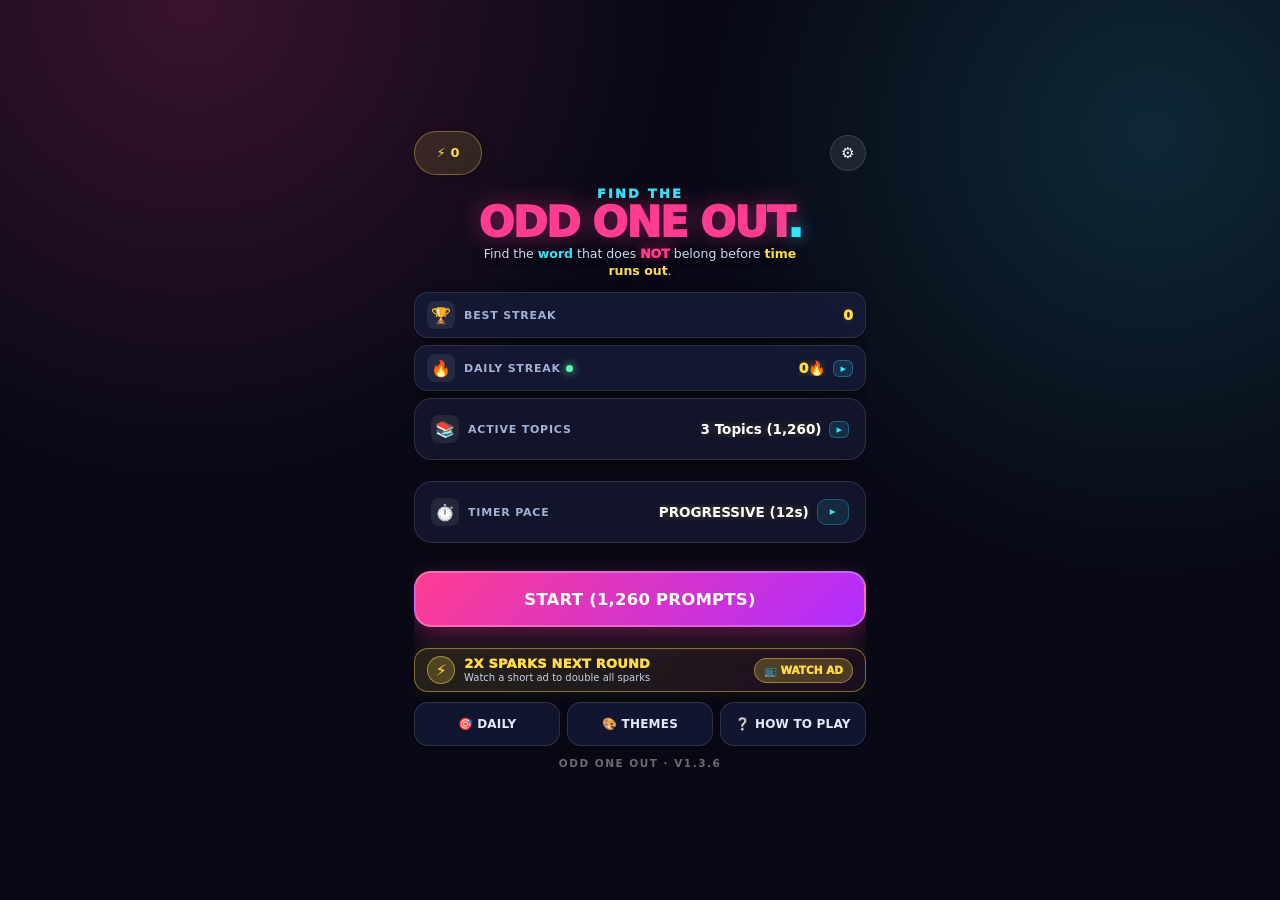
==== commit 08af58f1: "Publish the v1.3.6 GitHub Pages build. Replace the served site files from OddOneOut-GitHub-Ready-v1." ====
--- a/index.html
+++ b/index.html
@@ -11,8 +11,8 @@
   <link rel="manifest" href="./manifest.webmanifest">
   <link rel="icon" type="image/svg+xml" href="./icons/icon.svg">
   <link rel="apple-touch-icon" href="./icons/icon.svg">
-  <title>Odd One Out v1.3.2 — Fast Word Game</title>
-  <link rel="stylesheet" href="./styles.css?v=1.3.2">
+  <title>Odd One Out v1.3.6 — Fast Word Game</title>
+  <link rel="stylesheet" href="./styles.css?v=1.3.6">
 
   <!-- GOOGLE ADSENSE (H5 GAMES ADS API) -->
   <script async
@@ -36,11 +36,18 @@
 <main class="app">
   <div class="float-feedback" id="floatFeedback" aria-live="polite">+10 ⚡</div>
 
-  <!-- CENTER SPARKS ZAP PILL (Juicy, non-bulky center feedback that pops & zaps to balance) -->
-  <div class="center-zap-pill hidden" id="centerZapPill" aria-live="assertive">
-    <span class="zap-icon" id="zapIcon">⚡</span>
-    <span class="zap-label" id="zapLabel">+12</span>
-    <span class="zap-sub" id="zapSub"></span>
+  <!-- CENTER SPARK PLUS BUBBLE (Exact Middle of Screen — Non-Bulky Arcade Feedback) -->
+  <div class="win-feedback spark-bubble-overlay hidden" id="winFeedback" aria-live="assertive">
+    <div class="win-spark-pill spark-plus-bubble" id="winSparkPill">
+      <div class="spark-bubble-main">
+        <span class="win-spark-icon spark-bubble-icon" id="winSparkIcon">⚡</span>
+        <span class="win-spark-value spark-bubble-value" id="winSparkValue">+10</span>
+        <span class="win-spark-badge spark-bubble-badge" id="winSparkBadge"></span>
+      </div>
+      <div class="win-theme-row spark-bubble-theme-row">
+        <strong class="win-theme-name spark-bubble-theme" id="winThemeName">PRIMARY COLORS</strong>
+      </div>
+    </div>
   </div>
 
   <!-- HOME SCREEN -->
@@ -50,92 +57,85 @@
       <button class="pack-bar-btn" onclick="app.clearDuel()">CLEAR</button>
     </div>
 
-    <!-- HERO WITH INLINE SPARKS, TITLE & SETTINGS -->
-    <div class="hero home-hero">
-      <div class="hero-top-row">
-        <!-- Sparks balance on the left -->
-        <button class="coins hero-coins" id="coinsPill" onclick="app.handleHeaderNav('themes')" title="Sparks Balance">
-          ⚡ <span id="coins">0</span>
-        </button>
-
-        <!-- Centered FIND THE inline with the left/right icons -->
-        <span class="hero-find-the">FIND THE</span>
-
-        <!-- Themes & Settings icons on the right -->
-        <div class="hero-actions">
-          <button class="icon-btn" onclick="app.handleHeaderNav('packs')" aria-label="Packs and Cosmetics Shop" title="Packs & Cosmetics">🎨</button>
-          <button class="icon-btn" id="settingsBtn" onclick="app.openSettings()" aria-label="Settings and Pause" title="Settings">⚙️</button>
-        </div>
-      </div>
-      <h1 class="hero-title-main">ODD ONE OUT.</h1>
-      <p class="sub">Find the <span class="color-word">word</span> that does <b class="color-not">NOT</b> belong before <span class="color-time">time runs out</span>.</p>
-    </div>
-
-    <!-- 3 STATS IN HORIZONTAL GRID -->
-    <div class="stats-grid-3">
-      <div class="stat-card" title="Your highest consecutive streak record">
-        <span class="stat-card-icon">🏆</span>
-        <div class="stat-card-info">
-          <span class="stat-card-label">BEST</span>
-          <b class="stat-card-value" id="homeBest">0</b>
-        </div>
-      </div>
-
-      <div class="stat-card" onclick="app.startDailyTarget()" style="cursor:pointer;" title="Consecutive days played. Tap to jump into today's Daily Challenge!">
-        <span class="stat-card-icon">🔥</span>
-        <div class="stat-card-info">
-          <span class="stat-card-label">DAILY</span>
-          <b class="stat-card-value" id="homeDailyStreak">0🔥</b>
-        </div>
-      </div>
-
-      <div class="stat-card" onclick="app.openShop('packs')" style="cursor:pointer;" title="Active prompt cards. Tap to toggle topics!">
-        <span class="stat-card-icon">📚</span>
-        <div class="stat-card-info">
-          <span class="stat-card-label">ACTIVE</span>
-          <b class="stat-card-value" id="homePackCount">1,260</b>
-        </div>
-      </div>
-    </div>
-
-    <!-- SELECTION BARS (2-COL ROW) -->
-    <div class="home-bars-row">
-      <button class="pack-bar" onclick="app.openShop('packs')" type="button">
-        <span class="pack-bar-label">
-          <span class="pack-bar-prefix">TOPICS</span>
-          <strong class="pack-bar-value" id="activePackName">3 Topics (1,260)</strong>
-        </span>
-        <span class="pack-bar-chip">▸</span>
-      </button>
-
-      <button class="pack-bar pace-bar" id="homePaceBar" onclick="app.cycleTimerPace()" type="button" aria-label="Timer Mode Pace">
-        <span class="pack-bar-label">
-          <span class="pack-bar-prefix">TIMER PACE</span>
-          <strong class="pack-bar-value" id="homePaceLabel">PROGRESSIVE (12s)</strong>
-        </span>
-        <span class="pack-bar-chip" id="homePaceChip">▸</span>
-      </button>
-    </div>
-
-    <!-- PRIMARY PLAY BUTTON -->
-    <button class="primary" id="playQuickBtn" onclick="app.startQuickShot()">START (1,260 PROMPTS)</button>
-
-    <!-- 3 BOTTOM MODE BUTTONS -->
-    <div class="mode-row mode-row-3">
-      <button class="secondary" onclick="app.startDailyTarget()">
-        <span class="badge-dot" id="dailyDot"></span>
-        <span id="dailyBtnLabel">🎯 DAILY</span>
-      </button>
-      <button class="secondary" onclick="app.openShop('themes')">
-        🎨 THEMES
-      </button>
-      <button class="secondary" onclick="app.showScreen('howto')">
-        ❔ HOW TO PLAY
-      </button>
-    </div>
-
-    <!-- 2X SPARKS AD REWARD BUTTON -->
-    <div class="home-bottom-wrap">
+    <!-- 1. TOP NAV BAR (Sparks & Settings) -->
+    <div class="home-top-nav">
+      <!-- Sparks balance on the left -->
+      <button class="coins hero-coins" id="coinsPill" onclick="app.handleHeaderNav('themes')" title="Sparks Balance">
+        ⚡ <span id="coins">0</span>
+      </button>
+
+      <!-- Settings icon on the right -->
+      <div class="home-nav-actions">
+        <button class="icon-btn" id="settingsBtn" onclick="app.openSettings()" aria-label="Settings and Pause" title="Settings">⚙️</button>
+      </div>
+    </div>
+
+    <!-- 2. HERO BRAND (Centered, cohesive, uncluttered) -->
+    <div class="home-brand">
+      <span class="home-brand-eyebrow">FIND THE</span>
+      <h1 class="home-brand-title">ODD ONE OUT<span class="brand-dot">.</span></h1>
+      <p class="home-brand-sub">Find the <span class="color-word">word</span> that does <b class="color-not">NOT</b> belong before <span class="color-time">time runs out</span>.</p>
+    </div>
+
+    <!-- 3. LARGER VERTICAL LIST (BEST, DAILY, ACTIVE, & TIMER PACE) -->
+    <div class="stats-vertical-list">
+      <!-- Row 1: Best Streak Record -->
+      <div class="stat-card-row" title="Your highest consecutive streak record">
+        <div class="stat-row-left">
+          <span class="stat-row-icon">🏆</span>
+          <span class="stat-row-label">BEST STREAK</span>
+        </div>
+        <div class="stat-row-right">
+          <b class="stat-card-val" id="homeBest">0</b>
+        </div>
+      </div>
+
+      <!-- Row 2: Daily Streak -->
+      <button class="stat-card-row" onclick="app.startDailyTarget()" type="button" title="Consecutive days played. Tap to jump into today's Daily Challenge!">
+        <div class="stat-row-left">
+          <span class="stat-row-icon">🔥</span>
+          <span class="stat-row-label">DAILY STREAK <span class="badge-dot" id="dailyDot"></span></span>
+        </div>
+        <div class="stat-row-right">
+          <b class="stat-card-val" id="homeDailyStreak">0🔥</b>
+          <span class="stat-row-chevron">▸</span>
+        </div>
+      </button>
+
+      <!-- Row 3: Active Topics Pool -->
+      <button class="stat-card-row pack-bar" id="homePackBar" onclick="app.openShop('packs')" type="button" aria-label="Select Topic Packs">
+        <div class="stat-row-left">
+          <span class="stat-row-icon">📚</span>
+          <span class="stat-row-label">ACTIVE TOPICS</span>
+        </div>
+        <div class="stat-row-right">
+          <strong class="stat-card-val pack-bar-value" id="activePackName">3 Topics (1,260)</strong>
+          <span class="stat-row-chevron">▸</span>
+        </div>
+        <span class="hidden" id="homePackCount" style="display:none;">1,260</span>
+      </button>
+
+      <!-- Row 4: Timer Pace -->
+      <button class="stat-card-row pack-bar pace-bar" id="homePaceBar" onclick="app.cycleTimerPace()" type="button" aria-label="Cycle Timer Mode">
+        <div class="stat-row-left">
+          <span class="stat-row-icon">⏱️</span>
+          <span class="stat-row-label">TIMER PACE</span>
+        </div>
+        <div class="stat-row-right">
+          <strong class="stat-card-val pack-bar-value" id="homePaceLabel">PROGRESSIVE (12s)</strong>
+          <span class="stat-row-chevron pack-bar-chip" id="homePaceChip">▸</span>
+        </div>
+      </button>
+    </div>
+
+    <!-- 4. PRIMARY PLAY CTA & 2X SPARKS BUTTON (Appears right by Start!) -->
+    <div class="home-cta-group">
+      <!-- Primary Big Start Button -->
+      <button class="primary hero-play-btn" id="playQuickBtn" onclick="app.startQuickShot()">
+        START (1,260 PROMPTS)
+      </button>
+
+      <!-- 2X Sparks Ad Reward Banner (Placed right alongside Start!) -->
       <button class="boost-banner" id="boost2xBtn" onclick="app.handleBoost2xClick()" type="button" aria-label="2X Sparks Next Round">
         <div class="boost-banner-left">
           <span class="boost-icon" id="boost2xIcon">⚡</span>
@@ -146,7 +146,24 @@
         </div>
         <span class="boost-badge" id="boost2xBadge">📺 WATCH AD</span>
       </button>
-      <div class="home-version-tag" id="homeVersionTag">ODD ONE OUT · v1.3.2</div>
+    </div>
+
+    <!-- 5. 3 BOTTOM MODE BUTTONS (Daily, Themes, How to Play is fine) -->
+    <div class="mode-row mode-row-3">
+      <button class="secondary mode-btn" onclick="app.startDailyTarget()">
+        <span id="dailyBtnLabel">🎯 DAILY</span>
+      </button>
+      <button class="secondary mode-btn" onclick="app.openShop('themes')">
+        🎨 THEMES
+      </button>
+      <button class="secondary mode-btn" onclick="app.showScreen('howto')">
+        ❔ HOW TO PLAY
+      </button>
+    </div>
+
+    <!-- 6. VERSION STAMP -->
+    <div class="home-bottom-wrap">
+      <div class="home-version-tag" id="homeVersionTag">ODD ONE OUT · v1.3.6</div>
     </div>
   </section>
 
@@ -179,7 +196,7 @@
 
     <button class="primary" onclick="app.startQuickShot()">START PLAYING</button>
     <button class="secondary" onclick="app.showScreen('home')">BACK</button>
-    <div class="howto-version-tag">ODD ONE OUT · v1.3.2</div>
+    <div class="howto-version-tag">ODD ONE OUT · v1.3.6</div>
   </section>
 
   <!-- SHOP & PACKS SCREEN -->
@@ -224,45 +241,6 @@
       </div>
 
       <div class="choices" id="choices" role="group" aria-label="Word choices"></div>
-    </div>
-
-    <!-- MID-SCREEN COMMON RELATION REVEAL (Pops up when correct — NYT Connections style) -->
-    <div class="relation-reveal hidden" id="relationReveal" onclick="app.skipThemeReveal()" role="dialog" aria-modal="true" aria-label="Connection Reveal">
-      <div class="card relation-card" onclick="event.stopPropagation(); app.skipThemeReveal();">
-        <div class="relation-head-row">
-          <div class="relation-badge">
-            <span class="relation-icon">✨</span>
-            <span class="relation-badge-text">THE CONNECTION</span>
-            <span class="relation-check">✓</span>
-          </div>
-          <div class="relation-sparks-pill" id="relationSparksPill">⚡ +12</div>
-        </div>
-
-        <!-- 1-2 words for what was supposed to match! -->
-        <div class="relation-theme" id="relationTheme">PRIMARY COLORS</div>
-
-        <!-- Connected matching word chips -->
-        <div class="relation-words" id="relationWords"></div>
-
-        <!-- Punchy intruder callout: "Toaster ✕ Kitchen Appliance" -->
-        <div class="relation-intruder-tag" id="relationIntruderTag">
-          <span class="intruder-pill">ODD</span>
-          <strong class="intruder-name" id="relationIntruderName">Toaster</strong>
-          <span class="intruder-reason" id="relationIntruderReason">✕ Appliance</span>
-        </div>
-
-        <div class="relation-footer">
-          <div class="relation-countdown" id="relationCountdown">
-            <div class="countdown-bar-wrap">
-              <div class="relation-timer-fill" id="relationTimerFill"></div>
-            </div>
-            <div class="countdown-sub">
-              <span class="countdown-sec" id="relationCountdownSec">NEXT IN 2s</span>
-              <span class="countdown-tap">TAP ANYWHERE TO SKIP ▸</span>
-            </div>
-          </div>
-        </div>
-      </div>
     </div>
 
     <div class="progress"><i id="bar"></i></div>
@@ -405,7 +383,7 @@
       <button class="secondary" onclick="app.resetProgress()">RESET DATA</button>
       <button class="primary" id="settingsDoneBtn" style="padding:13px" onclick="app.closeSettings()">DONE</button>
     </div>
-    <div class="settings-version-tag">ODD ONE OUT · v1.3.2</div>
+    <div class="settings-version-tag">ODD ONE OUT · v1.3.6</div>
   </div>
 </div>
 
@@ -466,10 +444,10 @@
 
 <canvas id="fxCanvas" class="fx-canvas"></canvas>
 
-<script src="./js/packs-data.js?v=1.3.2"></script>
-<script src="./js/fx.js?v=1.3.2"></script>
-<script src="./js/audio.js?v=1.3.2"></script>
-<script src="./js/analytics.js?v=1.3.2"></script>
-<script src="./js/app.js?v=1.3.2"></script>
+<script src="./js/packs-data.js?v=1.3.6"></script>
+<script src="./js/fx.js?v=1.3.6"></script>
+<script src="./js/audio.js?v=1.3.6"></script>
+<script src="./js/analytics.js?v=1.3.6"></script>
+<script src="./js/app.js?v=1.3.6"></script>
 </body>
 </html>
--- a/styles.css
+++ b/styles.css
@@ -272,29 +272,34 @@
   }
 }
 
-/* Home Hero with Inline Sparks, "FIND THE", & Action Icons */
-.home-hero {
-  padding: 0;
-  text-align: center;
+/* ==========================================================================
+   HOME SCREEN — Centered to canvas mass, mobile-first vertical layout
+   ========================================================================== */
+#home {
+  height: 100%;
+  max-height: 100%;
   display: flex;
   flex-direction: column;
-  align-items: center;
-  gap: 2px;
-  width: 100%;
-}
-
-.hero-top-row {
+  justify-content: center; /* Center everything to the center mass of the canvas */
+  gap: clamp(6px, 1.2vh, 10px);
+  overflow: hidden;
+  padding: clamp(4px, 1vh, 12px) 0;
+}
+
+/* 1. Top Nav Bar */
+.home-top-nav {
   display: flex;
   align-items: center;
   justify-content: space-between;
   width: 100%;
-  gap: 8px;
+  min-height: 36px;
+  margin-bottom: 2px;
 }
 
 .hero-coins {
   flex-shrink: 0;
   font-size: 13px;
-  padding: 6px 12px;
+  padding: 6px 14px;
   line-height: 1;
   border-radius: 999px;
   background: rgba(255, 220, 72, 0.12);
@@ -311,57 +316,14 @@
   transform: scale(0.95);
 }
 
-.hero-find-the {
-  flex: 1;
-  text-align: center;
-  font-size: clamp(20px, 6vw, 29px);
-  font-weight: 950;
-  letter-spacing: -0.6px;
-  line-height: 1;
-  color: #ffffff;
-  text-transform: uppercase;
-}
-
-.hero-title-main {
-  font-size: clamp(34px, 10vw, 48px);
-  font-weight: 950;
-  letter-spacing: -1.6px;
-  line-height: 0.95;
-  margin: 1px 0 0;
-  color: var(--pink);
-  text-transform: uppercase;
-  text-shadow: 0 0 24px rgba(255, 60, 145, 0.45);
-  text-align: center;
-}
-
-.hero-title-box {
-  flex: 1;
-  text-align: center;
-}
-
-.hero-title-box h1,
-.hero-title {
-  font-size: clamp(26px, 7.5vw, 40px);
-  letter-spacing: -1.8px;
-  line-height: 0.92;
-  margin: 0;
-  font-weight: 950;
-}
-
-.hero-title-box h1 em,
-.hero-title em {
-  font-style: normal;
-  color: var(--pink);
-}
-
-.hero-actions {
-  display: flex;
-  align-items: center;
-  gap: 6px;
+.home-nav-actions {
+  display: flex;
+  align-items: center;
+  gap: 8px;
   flex-shrink: 0;
 }
 
-.hero-actions .icon-btn {
+.home-nav-actions .icon-btn {
   width: 36px;
   height: 36px;
   min-height: 36px;
@@ -376,133 +338,207 @@
   transition: transform 0.12s ease, border-color 0.15s ease;
 }
 
-.hero-actions .icon-btn:active {
+.home-nav-actions .icon-btn:active {
   transform: scale(0.92);
 }
 
-.home-hero .sub {
+/* 2. Hero Brand (Centered, cohesive, uncluttered) */
+.home-brand {
+  display: flex;
+  flex-direction: column;
+  align-items: center;
+  text-align: center;
+  padding: 0 4px;
+  gap: 2px;
+  width: 100%;
+  margin-bottom: 2px;
+}
+
+.home-brand-eyebrow {
+  font-size: clamp(11.5px, 3.2vw, 13px);
+  font-weight: 950;
+  letter-spacing: 2.2px;
+  color: var(--cyan);
+  text-transform: uppercase;
+  line-height: 1;
+}
+
+.home-brand-title {
+  font-size: clamp(32px, 8.8vw, 42px);
+  font-weight: 950;
+  letter-spacing: -1.6px;
+  line-height: 0.94;
+  margin: 1px 0 2px;
+  color: var(--pink);
+  text-transform: uppercase;
+  text-shadow: 0 0 24px rgba(255, 60, 145, 0.45);
+}
+
+.home-brand-title .brand-dot {
+  color: var(--cyan);
+  text-shadow: 0 0 16px rgba(51, 230, 255, 0.7);
+}
+
+.home-brand-sub {
+  font-size: clamp(11px, 3vw, 12.5px);
   color: #cdd9f4;
   line-height: 1.35;
-  margin: 2px auto 0;
-  max-width: 360px;
-  font-size: 12px;
-  font-weight: 600;
+  margin: 0;
+  max-width: 340px;
   text-shadow: 0 2px 10px rgba(0, 0, 0, 0.4);
 }
 
-.home-hero .sub .color-word {
+.home-brand-sub .color-word {
   color: var(--cyan);
   font-weight: 800;
 }
 
-.home-hero .sub .color-not {
+.home-brand-sub .color-not {
   color: var(--pink);
   font-weight: 950;
   text-shadow: 0 0 10px rgba(255, 42, 109, 0.6);
 }
 
-.home-hero .sub .color-time {
+.home-brand-sub .color-time {
   color: var(--yellow);
   font-weight: 800;
 }
 
-/* 3 Stats in a Sleek Horizontal Grid */
-.stats-grid-3 {
+/* 3. Larger Vertical List for Best, Daily, Active & Timer Pace */
+.stats-vertical-list {
+  display: flex;
+  flex-direction: column;
+  gap: clamp(5px, 0.9vh, 7px);
+  width: 100%;
+}
+
+.stat-card-row {
+  width: 100%;
+  min-height: 42px;
+  display: flex;
+  align-items: center;
+  justify-content: space-between;
+  padding: clamp(6px, 0.9vh, 8px) 12px;
+  background: rgba(22, 26, 56, 0.85);
+  border: 1px solid rgba(255, 255, 255, 0.1);
+  border-radius: 14px;
+  box-shadow: 0 4px 14px rgba(0, 0, 0, 0.25);
+  transition: transform 0.12s ease, border-color 0.15s ease, background 0.15s ease;
+  user-select: none;
+  -webkit-tap-highlight-color: transparent;
+  gap: 10px;
+  cursor: pointer;
+  margin: 0;
+  text-align: left;
+}
+
+.stat-card-row:hover {
+  border-color: rgba(51, 230, 255, 0.45);
+  background: rgba(28, 34, 72, 0.9);
+}
+
+.stat-card-row:active {
+  transform: scale(0.985);
+}
+
+.stat-row-left {
+  display: flex;
+  align-items: center;
+  gap: 9px;
+  flex-shrink: 0;
+}
+
+.stat-row-icon {
+  font-size: 16px;
+  width: 28px;
+  height: 28px;
   display: grid;
-  grid-template-columns: repeat(3, minmax(0, 1fr));
-  gap: 6px;
-  width: 100%;
-  margin: 0;
-}
-
-.stat-card {
-  display: flex;
-  align-items: center;
-  justify-content: center;
-  gap: 7px;
-  padding: 7px 6px;
-  background: linear-gradient(145deg, rgba(255, 255, 255, 0.065), rgba(255, 255, 255, 0.02));
-  border: 1px solid var(--line);
-  border-radius: 14px;
-  min-height: 44px;
-  cursor: default;
-  transition: transform 0.12s ease, border-color 0.15s ease;
-}
-
-.stat-card[onclick] {
-  cursor: pointer;
-}
-
-.stat-card:active {
-  transform: scale(0.97);
-}
-
-.stat-card-icon {
-  font-size: 16px;
-  line-height: 1;
+  place-items: center;
+  border-radius: 8px;
+  background: rgba(255, 255, 255, 0.08);
   flex-shrink: 0;
 }
 
-.stat-card-info {
-  display: flex;
-  flex-direction: column;
-  align-items: flex-start;
-  line-height: 1.1;
-}
-
-.stat-card-label {
-  font-size: 9px;
-  font-weight: 850;
-  letter-spacing: 0.5px;
-  color: var(--muted);
+.stat-row-label {
+  font-size: 11px;
+  font-weight: 900;
+  letter-spacing: 0.8px;
+  color: #a2b2d4;
   text-transform: uppercase;
-}
-
-.stat-card-value {
-  font-size: 14px;
+  display: flex;
+  align-items: center;
+  gap: 5px;
+}
+
+.stat-row-right {
+  display: flex;
+  align-items: center;
+  gap: 8px;
+  min-width: 0;
+  justify-content: flex-end;
+}
+
+.stat-card-val {
+  font-size: clamp(12.5px, 3.4vw, 14px);
   font-weight: 950;
   color: var(--yellow);
-  text-shadow: 0 0 10px rgba(255, 220, 72, 0.3);
-}
-
-/* Home Selection Bars (2-Col Grid) */
-.home-bars-row {
-  display: grid;
-  grid-template-columns: repeat(2, minmax(0, 1fr));
-  gap: 6px;
-  width: 100%;
-}
-
-.home-bars-row .pack-bar {
-  margin: 0;
-  min-height: 44px;
-  padding: 6px 10px;
-  border-radius: 13px;
-  gap: 6px;
-}
-
-.home-bars-row .pack-bar-label {
-  gap: 1px;
-  overflow: hidden;
-}
-
-.home-bars-row .pack-bar-prefix {
-  font-size: 8.5px;
-  letter-spacing: 0.8px;
-}
-
-.home-bars-row .pack-bar-value {
-  font-size: 11px;
   white-space: nowrap;
   overflow: hidden;
   text-overflow: ellipsis;
-  max-width: 120px;
-}
-
-.home-bars-row .pack-bar-chip {
-  padding: 2px 5px;
-  font-size: 10px;
+  text-shadow: 0 0 10px rgba(255, 220, 72, 0.3);
+}
+
+.stat-card-row.pack-bar .stat-card-val {
+  color: #ffffff;
+}
+
+.stat-card-row.pace-bar.is-unlimited .stat-card-val {
+  color: #c4b5fd;
+}
+
+.stat-row-chevron {
+  font-size: 11px;
+  font-weight: 900;
+  color: var(--cyan);
+  background: rgba(51, 230, 255, 0.12);
+  border: 1px solid rgba(51, 230, 255, 0.3);
+  border-radius: 6px;
+  padding: 2px 6px;
+  line-height: 1;
   flex-shrink: 0;
+}
+
+/* 4. Primary Play CTA Group (Start button + 2X Sparks Banner by it!) */
+.home-cta-group {
+  display: flex;
+  flex-direction: column;
+  gap: clamp(5px, 0.9vh, 7px);
+  width: 100%;
+}
+
+.hero-play-btn {
+  width: 100%;
+  min-height: 50px;
+  padding: 13px 20px;
+  font-size: clamp(16px, 4.4vw, 18px);
+  font-weight: 950;
+  letter-spacing: 0.5px;
+  border-radius: 16px;
+  background: linear-gradient(135deg, var(--pink) 0%, #a820ff 100%);
+  border: 2px solid rgba(255, 255, 255, 0.25);
+  box-shadow: 0 8px 28px rgba(255, 42, 109, 0.45), 0 0 20px rgba(168, 32, 255, 0.35);
+  margin: 0;
+  transition: transform 0.12s ease, filter 0.12s ease;
+}
+
+.hero-play-btn:active {
+  transform: scale(0.98);
+  filter: brightness(0.95);
+}
+
+.home-cta-group .boost-banner {
+  margin: 0;
+  min-height: 44px;
 }
 
 /* Active Pack Selector Bar */
@@ -648,22 +684,42 @@
 }
 
 .mode-row.mode-row-3 {
-  grid-template-columns: repeat(3, 1fr);
-  gap: 10px;
-}
-
+  display: grid;
+  grid-template-columns: repeat(3, minmax(0, 1fr));
+  gap: 7px;
+  width: 100%;
+  margin: 0;
+}
+
+.mode-btn,
 .mode-row .secondary {
-  margin-top: 0;
-  min-height: 50px;
-  padding: 12px 8px;
-  border-radius: 15px;
-  font-size: 12.5px;
+  margin: 0;
+  min-height: 44px;
+  padding: 8px 4px;
+  border-radius: 14px;
+  font-size: clamp(10.5px, 2.9vw, 12px);
   font-weight: 900;
-  display: flex;
+  display: inline-flex;
   align-items: center;
   justify-content: center;
-  gap: 6px;
+  gap: 5px;
   white-space: nowrap;
+  background: rgba(22, 26, 56, 0.75);
+  border: 1px solid rgba(255, 255, 255, 0.12);
+  color: #e2eafc;
+  box-shadow: 0 4px 14px rgba(0, 0, 0, 0.25);
+  transition: transform 0.12s ease, border-color 0.15s ease, background 0.15s ease;
+}
+
+.mode-btn:hover,
+.mode-row .secondary:hover {
+  border-color: rgba(51, 230, 255, 0.4);
+  background: rgba(28, 34, 72, 0.85);
+}
+
+.mode-btn:active,
+.mode-row .secondary:active {
+  transform: scale(0.97);
 }
 
 .badge-dot {
@@ -675,29 +731,28 @@
   box-shadow: 0 0 8px var(--green);
 }
 
-/* 2X Sparks Ad Banner Button */
+/* 2X Sparks Ad Banner Button — Sleek Arcade Booster */
 .boost-banner {
   width: 100%;
-  min-height: 52px;
+  min-height: 46px;
   display: flex;
   align-items: center;
   justify-content: space-between;
-  gap: 12px;
+  gap: 8px;
   background: linear-gradient(135deg, rgba(255, 220, 72, 0.12), rgba(255, 60, 145, 0.08));
-  border: 1.5px dashed rgba(255, 220, 72, 0.45);
-  border-radius: 16px;
-  padding: 10px 14px;
-  margin-top: 4px;
-  margin-bottom: 14px;
-  text-align: left;
-  transition: transform 0.15s ease, border-color 0.15s ease, background 0.15s ease, box-shadow 0.15s ease;
+  border: 1.5px solid rgba(255, 220, 72, 0.45);
+  border-radius: 14px;
+  padding: 6px 12px;
+  margin: 0;
+  box-shadow: 0 4px 16px rgba(0, 0, 0, 0.3), 0 0 16px rgba(255, 220, 72, 0.12);
+  transition: transform 0.12s ease, border-color 0.15s ease, background 0.15s ease, box-shadow 0.15s ease;
   user-select: none;
   -webkit-tap-highlight-color: transparent;
 }
 
 .boost-banner:hover {
   border-color: var(--yellow);
-  background: linear-gradient(135deg, rgba(255, 220, 72, 0.18), rgba(255, 60, 145, 0.12));
+  background: linear-gradient(135deg, rgba(255, 220, 72, 0.18), rgba(255, 60, 145, 0.14));
 }
 
 .boost-banner:active {
@@ -714,18 +769,20 @@
 .boost-banner-left {
   display: flex;
   align-items: center;
-  gap: 10px;
+  gap: 9px;
   min-width: 0;
+  flex: 1;
 }
 
 .boost-icon {
-  font-size: 20px;
-  width: 34px;
-  height: 34px;
+  font-size: 16px;
+  width: 28px;
+  height: 28px;
   display: grid;
   place-items: center;
-  border-radius: 10px;
+  border-radius: 50%;
   background: rgba(255, 220, 72, 0.2);
+  border: 1px solid rgba(255, 220, 72, 0.5);
   color: var(--yellow);
   flex-shrink: 0;
 }
@@ -745,16 +802,18 @@
   display: flex;
   flex-direction: column;
   min-width: 0;
+  line-height: 1.15;
 }
 
 .boost-title {
-  font-size: 13px;
-  font-weight: 900;
-  letter-spacing: 0.3px;
+  font-size: clamp(11.5px, 3.2vw, 13px);
+  font-weight: 950;
+  letter-spacing: 0.2px;
   color: var(--yellow);
   white-space: nowrap;
   overflow: hidden;
   text-overflow: ellipsis;
+  max-width: 100%;
 }
 
 .boost-banner.active-boost .boost-title {
@@ -762,20 +821,21 @@
 }
 
 .boost-sub {
-  font-size: 11px;
-  color: var(--muted);
+  font-size: 10px;
+  color: #c4d2eb;
   white-space: nowrap;
   overflow: hidden;
   text-overflow: ellipsis;
+  max-width: 100%;
 }
 
 .boost-badge {
-  background: rgba(255, 220, 72, 0.25);
-  border: 1px solid rgba(255, 220, 72, 0.4);
+  background: rgba(255, 220, 72, 0.22);
+  border: 1px solid rgba(255, 220, 72, 0.45);
   color: var(--yellow);
   font-size: 10.5px;
   font-weight: 950;
-  padding: 6px 10px;
+  padding: 5px 9px;
   border-radius: 999px;
   white-space: nowrap;
   flex-shrink: 0;
@@ -1069,26 +1129,26 @@
   font-variant-numeric: tabular-nums;
 }
 
-/* Floating Score / Spark Burst */
+/* Floating Score / Toast Feedback — Positioned Centered */
 .float-feedback {
   position: fixed;
-  top: calc(68px + env(safe-area-inset-top));
+  top: 50%;
   left: 50%;
-  transform: translateX(-50%);
+  transform: translate(-50%, -50%);
   background: rgba(18, 20, 42, 0.96);
   border: 1px solid var(--cyan);
   color: var(--cyan);
-  padding: 7px 14px;
+  padding: 8px 18px;
   border-radius: 999px;
   font-weight: 950;
-  font-size: 12.5px;
+  font-size: 13.5px;
   letter-spacing: 0.4px;
   max-width: calc(100vw - 32px);
   white-space: nowrap;
   overflow: hidden;
   text-overflow: ellipsis;
   pointer-events: none;
-  z-index: 60;
+  z-index: 100004;
   opacity: 0;
 }
 
@@ -1097,10 +1157,10 @@
 }
 
 @keyframes floatPop {
-  0% { opacity: 0; transform: translate(-50%, 10px) scale(0.85); }
-  25% { opacity: 1; transform: translate(-50%, 0) scale(1.04); }
-  80% { opacity: 1; transform: translate(-50%, -6px) scale(1); }
-  100% { opacity: 0; transform: translate(-50%, -14px) scale(0.95); }
+  0% { opacity: 0; transform: translate(-50%, calc(-50% + 12px)) scale(0.85); }
+  25% { opacity: 1; transform: translate(-50%, -50%) scale(1.04); }
+  80% { opacity: 1; transform: translate(-50%, calc(-50% - 4px)) scale(1); }
+  100% { opacity: 0; transform: translate(-50%, calc(-50% - 10px)) scale(0.95); }
 }
 
 /* Prompt Card */
@@ -1371,28 +1431,9 @@
   80% { transform: translateX(5px); }
 }
 
-/* Mid-Screen Common Relation Reveal (Gartic-Phone / Party Game Juice) */
+/* Center Win Feedback & Spark Deposit (Middle of Screen) */
 #game {
   position: relative;
-}
-
-.relation-reveal {
-  position: fixed;
-  inset: 0;
-  z-index: 99999;
-  display: flex;
-  align-items: center;
-  justify-content: center;
-  padding: 16px;
-  background: rgba(4, 6, 18, 0.68);
-  backdrop-filter: blur(8px);
-  -webkit-backdrop-filter: blur(8px);
-  animation: relationFadeIn 0.18s cubic-bezier(0.16, 1, 0.3, 1) forwards;
-  cursor: pointer;
-}
-
-.relation-reveal.hidden {
-  display: none !important;
 }
 
 /* Particle FX & Haptic Visual Canvas — Always rendered on top */
@@ -1418,332 +1459,146 @@
   80% { transform: translate(3px, -1px); }
 }
 
-@keyframes relationFadeIn {
-  from { opacity: 0; }
-  to { opacity: 1; }
-}
-
-/* Sleek, Non-Bulky Connection Reveal Card */
-.relation-card {
-  width: 100%;
-  max-width: 350px;
-  background: linear-gradient(165deg, rgba(26, 30, 64, 0.98), rgba(12, 14, 34, 0.98));
-  border: 1.5px solid rgba(51, 230, 255, 0.45);
-  border-radius: 20px;
-  padding: 14px 16px 11px;
-  text-align: center;
-  box-shadow: 0 16px 40px rgba(0, 0, 0, 0.75), 0 0 25px rgba(51, 230, 255, 0.2);
+/* ==========================================================================
+   CENTER SPARK PLUS BUBBLE (Exact Middle of Screen — Non-Bulky Arcade Feedback)
+   ========================================================================== */
+.win-feedback,
+.spark-bubble-overlay {
+  position: fixed;
+  inset: 0;
+  z-index: 100005;
+  display: flex;
+  align-items: center;
+  justify-content: center;
+  pointer-events: auto;
+  user-select: none;
+  -webkit-tap-highlight-color: transparent;
+  background: transparent; /* No bulky dark wash! Clean game view */
+}
+
+.win-feedback.hidden,
+.spark-bubble-overlay.hidden {
+  display: none !important;
+}
+
+/* Spark Plus Bubble — Placed squarely in the dead center of the screen */
+.win-spark-pill,
+.spark-plus-bubble {
+  position: relative;
   display: flex;
   flex-direction: column;
   align-items: center;
+  gap: 8px;
   cursor: pointer;
-  animation: relationPopIn 0.24s cubic-bezier(0.34, 1.56, 0.64, 1) forwards;
-}
-
-@keyframes relationPopIn {
-  0% { transform: scale(0.85) translateY(12px); opacity: 0; }
+  will-change: transform, opacity;
+  animation: sparkBubblePop 0.28s cubic-bezier(0.34, 1.56, 0.64, 1) forwards;
+  transition: transform 0.36s cubic-bezier(0.2, 0.8, 0.2, 1), opacity 0.22s ease;
+  z-index: 2;
+}
+
+@keyframes sparkBubblePop {
+  0% { transform: scale(0.6) translateY(16px); opacity: 0; }
+  60% { transform: scale(1.08) translateY(-2px); opacity: 1; }
   100% { transform: scale(1) translateY(0); opacity: 1; }
 }
 
-.relation-head-row {
-  display: flex;
+/* The juicy electric spark plus pill */
+.spark-bubble-main {
+  display: inline-flex;
   align-items: center;
   justify-content: center;
   gap: 8px;
-  margin-bottom: 7px;
-  flex-wrap: wrap;
-}
-
-.relation-badge {
-  display: inline-flex;
-  align-items: center;
-  gap: 6px;
-  background: rgba(98, 245, 167, 0.18);
-  border: 1px solid rgba(98, 245, 167, 0.45);
-  color: var(--green);
-  font-size: 10.5px;
+  background: linear-gradient(135deg, #ffe043 0%, #ff8c00 100%);
+  border: 2.5px solid #ffffff;
+  color: #1a0800;
+  border-radius: 999px;
+  padding: 10px 24px;
+  box-shadow: 0 0 35px rgba(255, 220, 72, 0.95), 0 0 15px rgba(255, 140, 0, 0.8), 0 8px 24px rgba(0, 0, 0, 0.5);
   font-weight: 950;
-  letter-spacing: 1.1px;
-  text-transform: uppercase;
-  padding: 4px 11px;
-  border-radius: 999px;
-  margin-bottom: 0;
-  box-shadow: 0 0 12px rgba(98, 245, 167, 0.25);
-}
-
-.relation-check {
+  font-size: 24px;
+  letter-spacing: -0.4px;
+  white-space: nowrap;
+}
+
+.win-spark-icon,
+.spark-bubble-icon {
+  font-size: 24px;
+  line-height: 1;
+}
+
+.win-spark-value,
+.spark-bubble-value {
+  font-size: 24px;
   font-weight: 950;
-  font-size: 11.5px;
-}
-
-.relation-sparks-pill {
-  display: inline-flex;
-  align-items: center;
-  gap: 5px;
-  background: rgba(255, 220, 72, 0.16);
-  border: 1px solid rgba(255, 220, 72, 0.45);
-  color: var(--gold);
+  line-height: 1;
+}
+
+/* Practice Mode Bubble */
+.win-spark-pill.is-practice .spark-bubble-main,
+.spark-plus-bubble.is-practice .spark-bubble-main {
+  background: linear-gradient(135deg, #33e6ff 0%, #0088ff 100%);
+  color: #031326;
+  box-shadow: 0 0 32px rgba(51, 230, 255, 0.9), 0 8px 24px rgba(0, 0, 0, 0.5);
+}
+
+/* 2X Boost Glow */
+.win-spark-pill.is-boosted .spark-bubble-main,
+.spark-plus-bubble.is-boosted .spark-bubble-main {
+  box-shadow: 0 0 45px rgba(255, 220, 72, 1), 0 0 55px rgba(255, 60, 145, 0.85);
+  animation: sparkPulse 0.35s ease infinite alternate;
+}
+
+@keyframes sparkPulse {
+  from { transform: scale(1); }
+  to { transform: scale(1.05); }
+}
+
+/* Bonus Badge (NEW BEST!, 2X BOOST, STREAK 5) */
+.win-spark-badge,
+.spark-bubble-badge {
   font-size: 11px;
   font-weight: 950;
+  padding: 3px 8px;
+  border-radius: 999px;
+  background: rgba(0, 0, 0, 0.22);
+  color: #1a0800;
   letter-spacing: 0.5px;
-  padding: 4px 11px;
-  border-radius: 999px;
-  box-shadow: 0 0 12px rgba(255, 220, 72, 0.25);
-}
-
-.relation-sparks-pill.is-practice {
-  background: rgba(51, 230, 255, 0.16);
-  border-color: rgba(51, 230, 255, 0.45);
-  color: var(--cyan);
-  box-shadow: 0 0 12px rgba(51, 230, 255, 0.25);
-}
-
-/* 1-2 words for what was supposed to match! */
-.relation-theme {
-  font-size: clamp(19px, 5.2vw, 24px);
-  font-weight: 950;
-  letter-spacing: -0.6px;
-  color: #ffffff;
-  line-height: 1.15;
-  margin-bottom: 7px;
-  text-shadow: 0 0 20px rgba(51, 230, 255, 0.45);
-  text-transform: uppercase;
-}
-
-.relation-words {
-  display: flex;
-  flex-wrap: wrap;
+  display: none;
+}
+
+.win-spark-badge.visible,
+.spark-bubble-badge.visible {
+  display: inline-block;
+}
+
+/* Compact theme name chip below spark bubble */
+.win-theme-row,
+.spark-bubble-theme-row {
+  display: flex;
+  align-items: center;
   justify-content: center;
-  align-items: center;
-  gap: 5px;
-  margin-bottom: 7px;
-  width: 100%;
-}
-
-.relation-word-chip {
-  background: rgba(51, 230, 255, 0.14);
-  border: 1.5px solid rgba(51, 230, 255, 0.42);
-  color: #e0f8ff;
-  font-size: 12px;
-  font-weight: 850;
-  padding: 4px 9px;
-  border-radius: 8px;
-  box-shadow: 0 3px 10px rgba(0, 0, 0, 0.22);
-}
-
-.relation-dot {
-  color: rgba(51, 230, 255, 0.55);
-  font-size: 8px;
-}
-
-.relation-intruder-tag {
-  display: inline-flex;
-  align-items: center;
-  gap: 6px;
-  background: rgba(255, 60, 145, 0.12);
-  border: 1.5px solid rgba(255, 60, 145, 0.4);
-  border-radius: 10px;
-  padding: 4px 9px;
-  margin-bottom: 9px;
-}
-
-.relation-intruder-tag .intruder-pill {
-  background: var(--pink);
-  color: #240408;
-  font-size: 9px;
-  font-weight: 950;
-  padding: 2px 5px;
-  border-radius: 5px;
-  letter-spacing: 0.5px;
-}
-
-.relation-intruder-tag .intruder-name {
-  color: #fff;
-  font-size: 12.5px;
-  font-weight: 900;
-}
-
-.relation-intruder-tag .intruder-reason {
-  color: #ff9aa2;
-  font-size: 11.5px;
-  font-weight: 750;
-}
-
-.relation-footer {
-  width: 100%;
-}
-
-.relation-countdown {
-  display: flex;
-  flex-direction: column;
-  gap: 4px;
-  width: 100%;
-}
-
-/* Center Sparks Zap Pill — Non-bulky high-voltage feedback that zaps away to balance */
-.center-zap-pill {
-  position: fixed;
-  top: 35%;
-  left: 50%;
-  transform: translate(-50%, -50%) scale(0.3);
-  z-index: 100005;
-  display: inline-flex;
-  align-items: center;
-  justify-content: center;
-  gap: 8px;
-  padding: 10px 22px;
-  border-radius: 999px;
-  background: linear-gradient(135deg, rgba(22, 26, 62, 0.98), rgba(10, 12, 34, 0.98));
-  border: 2px solid var(--gold);
-  color: #ffffff;
-  box-shadow: 0 12px 36px rgba(0, 0, 0, 0.8), 0 0 32px rgba(255, 220, 72, 0.6), inset 0 1px 0 rgba(255, 255, 255, 0.5);
-  pointer-events: none;
-  opacity: 0;
-  will-change: transform, opacity, filter;
-  --zap-dx: -140px;
-  --zap-dy: -280px;
-}
-
-.center-zap-pill.is-practice {
-  border-color: var(--cyan);
-  box-shadow: 0 10px 35px rgba(0, 0, 0, 0.75), 0 0 28px rgba(51, 230, 255, 0.5), inset 0 1px 0 rgba(255, 255, 255, 0.45);
-}
-
-.center-zap-pill.is-boosted {
-  border-color: var(--pink);
-  box-shadow: 0 10px 35px rgba(0, 0, 0, 0.75), 0 0 32px rgba(255, 60, 145, 0.65), inset 0 1px 0 rgba(255, 255, 255, 0.5);
-}
-
-.center-zap-pill.popping {
-  opacity: 1;
-  animation: centerZapPopIn 0.32s cubic-bezier(0.34, 1.56, 0.64, 1) forwards;
-}
-
-.center-zap-pill.zapping {
-  animation: centerZapFly 0.42s cubic-bezier(0.22, 1, 0.36, 1) forwards;
-}
-
-.center-zap-pill.dissolving {
-  animation: centerZapDissolve 0.32s ease-out forwards;
-}
-
-@keyframes centerZapPopIn {
-  0% {
-    opacity: 0;
-    transform: translate(-50%, -50%) scale(0.3) rotate(-6deg);
-  }
-  65% {
-    opacity: 1;
-    transform: translate(-50%, -50%) scale(1.18) rotate(1.5deg);
-    filter: drop-shadow(0 0 28px rgba(255, 220, 72, 0.95));
-  }
-  100% {
-    opacity: 1;
-    transform: translate(-50%, -50%) scale(1) rotate(0deg);
-    filter: drop-shadow(0 0 18px rgba(255, 220, 72, 0.65));
-  }
-}
-
-@keyframes centerZapFly {
-  0% {
-    opacity: 1;
-    transform: translate(-50%, -50%) scale(1) rotate(0deg);
-    filter: drop-shadow(0 0 18px rgba(255, 220, 72, 0.7));
-  }
-  30% {
-    opacity: 1;
-    transform: translate(calc(-50% + var(--zap-dx) * 0.22), calc(-50% + var(--zap-dy) * 0.12 - 20px)) scale(1.1) rotate(-4deg);
-    filter: drop-shadow(0 0 32px rgba(51, 230, 255, 0.95));
-  }
-  85% {
-    opacity: 0.9;
-    filter: brightness(2) drop-shadow(0 0 40px rgba(255, 220, 72, 1));
-  }
-  100% {
-    opacity: 0;
-    transform: translate(calc(-50% + var(--zap-dx)), calc(-50% + var(--zap-dy))) scale(0.22) rotate(-8deg);
-    filter: brightness(2.5) drop-shadow(0 0 45px rgba(255, 220, 72, 1));
-  }
-}
-
-@keyframes centerZapDissolve {
-  0% {
-    opacity: 1;
-    transform: translate(-50%, -50%) scale(1);
-  }
-  100% {
-    opacity: 0;
-    transform: translate(-50%, -65%) scale(0.85);
-  }
-}
-
-.center-zap-pill .zap-icon {
-  font-size: 19px;
-  line-height: 1;
-  filter: drop-shadow(0 0 8px rgba(255, 220, 72, 0.8));
-}
-
-.center-zap-pill .zap-label {
-  font-size: 18px;
-  font-weight: 950;
-  letter-spacing: -0.3px;
-  line-height: 1;
-  color: #ffffff;
-}
-
-.center-zap-pill .zap-sub {
-  font-size: 11px;
-  font-weight: 850;
-  letter-spacing: 0.8px;
-  text-transform: uppercase;
-  color: var(--cyan);
-  margin-left: 2px;
-}
-
-.countdown-bar-wrap {
-  width: 100%;
-  height: 5px;
-  background: rgba(255, 255, 255, 0.12);
-  border-radius: 999px;
-  overflow: hidden;
-}
-
-.relation-timer-fill {
-  width: 100%;
-  height: 100%;
-  background: linear-gradient(90deg, var(--green), var(--cyan));
-  border-radius: 999px;
-  transform-origin: left;
-}
-
-.relation-timer-fill.animating {
-  animation: relationDrain 2.5s linear forwards;
-}
-
-@keyframes relationDrain {
-  from { transform: scaleX(1); }
-  to { transform: scaleX(0); }
-}
-
-.countdown-sub {
-  display: flex;
-  align-items: center;
-  justify-content: space-between;
-  padding: 0 2px;
-  font-size: 10.5px;
+}
+
+.win-theme-name,
+.spark-bubble-theme {
+  font-size: 13px;
   font-weight: 900;
   letter-spacing: 0.8px;
+  color: #ffffff;
+  background: rgba(14, 18, 44, 0.92);
+  border: 1px solid rgba(51, 230, 255, 0.55);
+  padding: 4px 14px;
+  border-radius: 999px;
+  box-shadow: 0 4px 14px rgba(0, 0, 0, 0.4), 0 0 16px rgba(51, 230, 255, 0.25);
   text-transform: uppercase;
-}
-
-.countdown-sec {
-  color: var(--muted);
-}
-
-.countdown-tap {
-  color: var(--cyan);
-  font-weight: 950;
-  letter-spacing: 0.6px;
+  white-space: nowrap;
+}
+
+/* Zapping / Flying animation towards header counter */
+.win-spark-pill.zapping,
+.spark-plus-bubble.zapping {
+  transform: translate(var(--spark-dx, 0px), var(--spark-dy, -300px)) scale(0.48);
+  opacity: 0.2;
 }
 
 .progress {
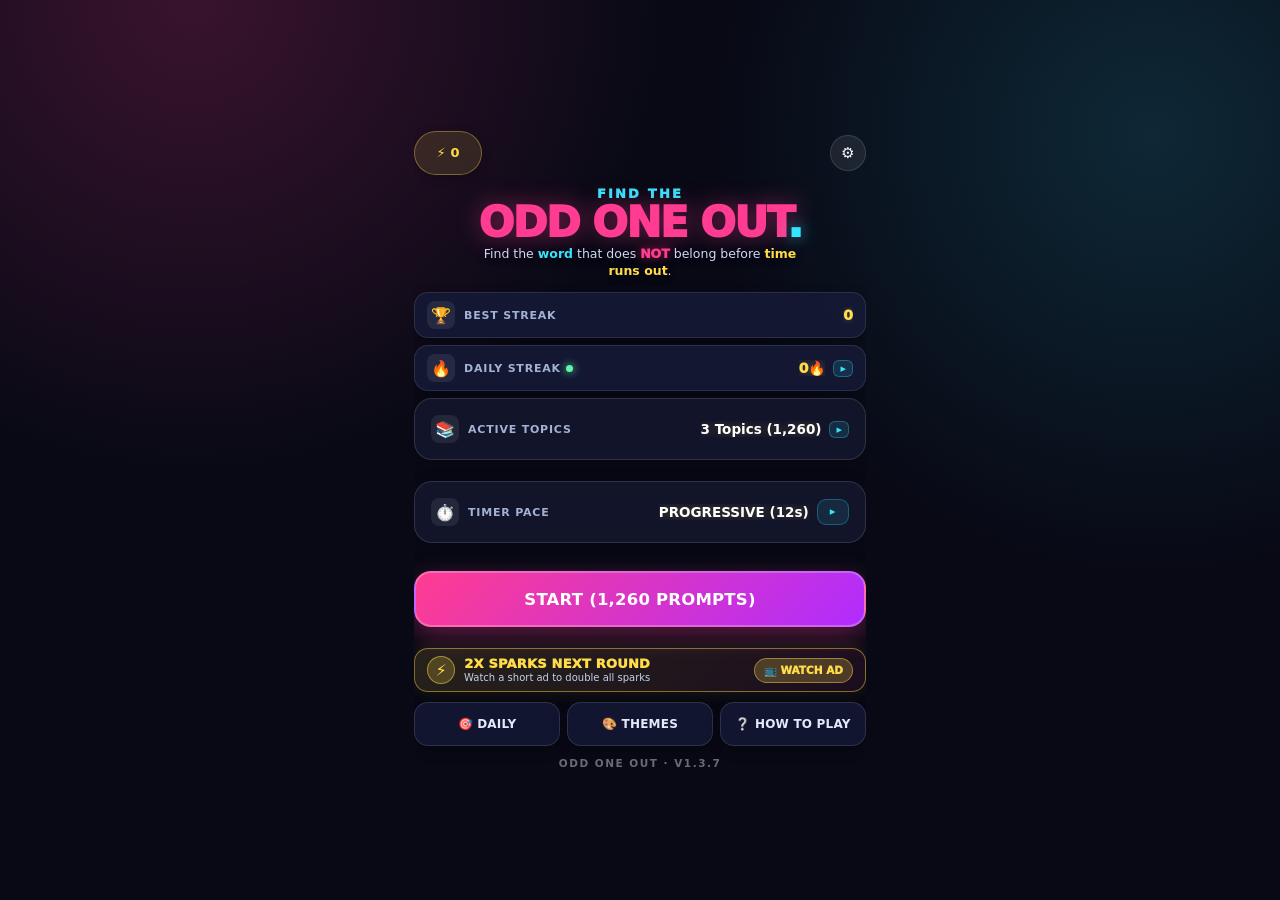
==== commit 8e23e1d9: "Publish the v1.3.7 GitHub Pages build. Replace index.html, js/app.js, and sw.js from OddOneOut-GitHu" ====
--- a/index.html
+++ b/index.html
@@ -11,8 +11,8 @@
   <link rel="manifest" href="./manifest.webmanifest">
   <link rel="icon" type="image/svg+xml" href="./icons/icon.svg">
   <link rel="apple-touch-icon" href="./icons/icon.svg">
-  <title>Odd One Out v1.3.6 — Fast Word Game</title>
-  <link rel="stylesheet" href="./styles.css?v=1.3.6">
+  <title>Odd One Out v1.3.7 — Fast Word Game</title>
+  <link rel="stylesheet" href="./styles.css?v=1.3.7">
 
   <!-- GOOGLE ADSENSE (H5 GAMES ADS API) -->
   <script async
@@ -163,7 +163,7 @@
 
     <!-- 6. VERSION STAMP -->
     <div class="home-bottom-wrap">
-      <div class="home-version-tag" id="homeVersionTag">ODD ONE OUT · v1.3.6</div>
+      <div class="home-version-tag" id="homeVersionTag">ODD ONE OUT · v1.3.7</div>
     </div>
   </section>
 
@@ -196,7 +196,7 @@
 
     <button class="primary" onclick="app.startQuickShot()">START PLAYING</button>
     <button class="secondary" onclick="app.showScreen('home')">BACK</button>
-    <div class="howto-version-tag">ODD ONE OUT · v1.3.6</div>
+    <div class="howto-version-tag">ODD ONE OUT · v1.3.7</div>
   </section>
 
   <!-- SHOP & PACKS SCREEN -->
@@ -383,7 +383,7 @@
       <button class="secondary" onclick="app.resetProgress()">RESET DATA</button>
       <button class="primary" id="settingsDoneBtn" style="padding:13px" onclick="app.closeSettings()">DONE</button>
     </div>
-    <div class="settings-version-tag">ODD ONE OUT · v1.3.6</div>
+    <div class="settings-version-tag">ODD ONE OUT · v1.3.7</div>
   </div>
 </div>
 
@@ -444,10 +444,10 @@
 
 <canvas id="fxCanvas" class="fx-canvas"></canvas>
 
-<script src="./js/packs-data.js?v=1.3.6"></script>
-<script src="./js/fx.js?v=1.3.6"></script>
-<script src="./js/audio.js?v=1.3.6"></script>
-<script src="./js/analytics.js?v=1.3.6"></script>
-<script src="./js/app.js?v=1.3.6"></script>
+<script src="./js/packs-data.js?v=1.3.7"></script>
+<script src="./js/fx.js?v=1.3.7"></script>
+<script src="./js/audio.js?v=1.3.7"></script>
+<script src="./js/analytics.js?v=1.3.7"></script>
+<script src="./js/app.js?v=1.3.7"></script>
 </body>
 </html>
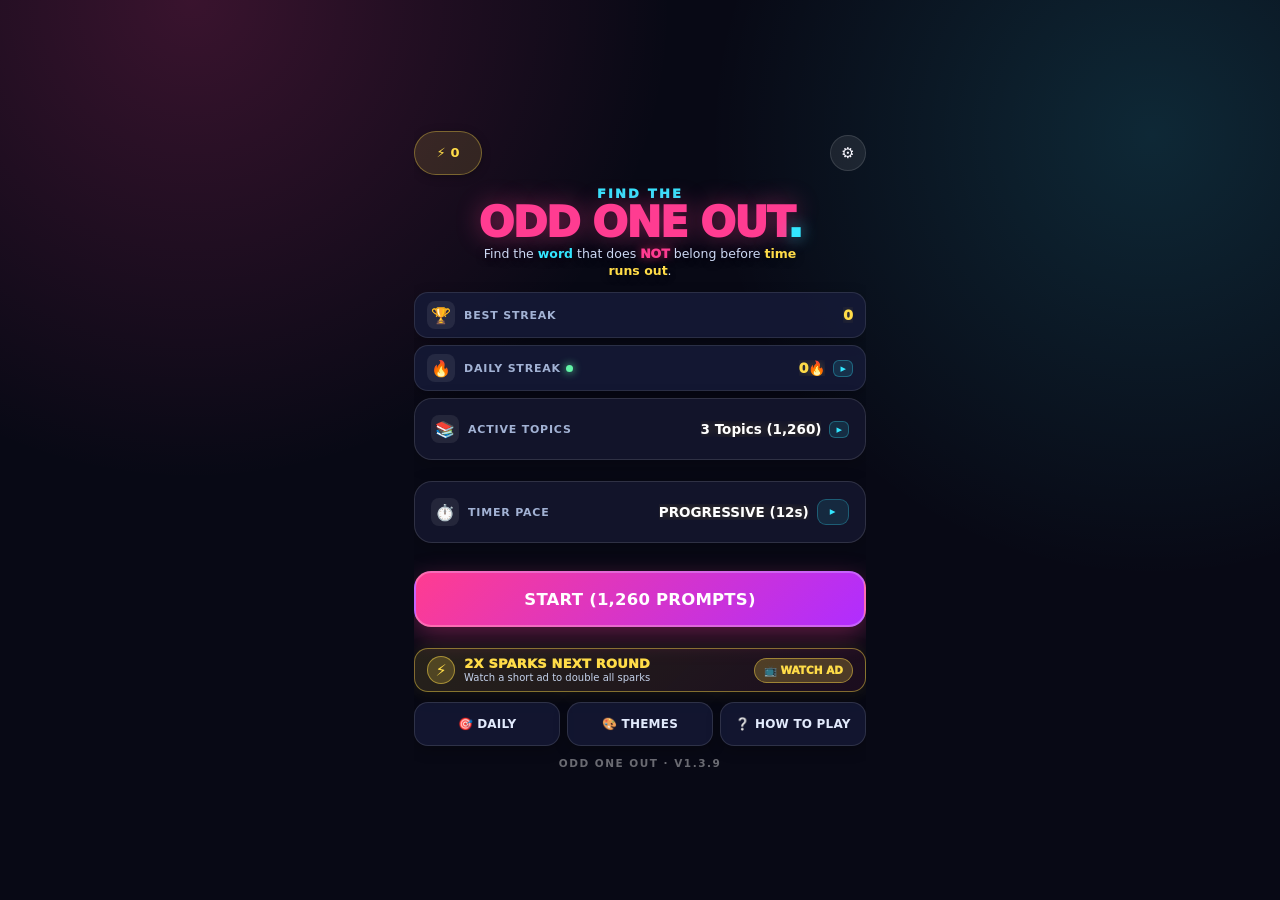
==== commit c1ca7b8a: "Deploy Odd One Out v1.3.9 Co-authored-by: TechBishop <TechBishop@users.noreply.github.com>" ====
--- a/index.html
+++ b/index.html
@@ -11,8 +11,8 @@
   <link rel="manifest" href="./manifest.webmanifest">
   <link rel="icon" type="image/svg+xml" href="./icons/icon.svg">
   <link rel="apple-touch-icon" href="./icons/icon.svg">
-  <title>Odd One Out v1.3.7 — Fast Word Game</title>
-  <link rel="stylesheet" href="./styles.css?v=1.3.7">
+  <title>Odd One Out v1.3.9 — Fast Word Game</title>
+  <link rel="stylesheet" href="./styles.css?v=1.3.9">
 
   <!-- GOOGLE ADSENSE (H5 GAMES ADS API) -->
   <script async
@@ -163,7 +163,7 @@
 
     <!-- 6. VERSION STAMP -->
     <div class="home-bottom-wrap">
-      <div class="home-version-tag" id="homeVersionTag">ODD ONE OUT · v1.3.7</div>
+      <div class="home-version-tag" id="homeVersionTag">ODD ONE OUT · v1.3.9</div>
     </div>
   </section>
 
@@ -196,7 +196,7 @@
 
     <button class="primary" onclick="app.startQuickShot()">START PLAYING</button>
     <button class="secondary" onclick="app.showScreen('home')">BACK</button>
-    <div class="howto-version-tag">ODD ONE OUT · v1.3.7</div>
+    <div class="howto-version-tag">ODD ONE OUT · v1.3.9</div>
   </section>
 
   <!-- SHOP & PACKS SCREEN -->
@@ -288,24 +288,24 @@
 
       <button class="primary" id="replayBtn" onclick="app.replayCurrentMode()">PLAY AGAIN</button>
       <div class="mode-row">
-        <button class="secondary" onclick="app.openShareModal()">📤 SHARE SCORE</button>
+        <button class="secondary" onclick="app.copyShareCard()">🔗 SHARE APP</button>
         <button class="secondary" onclick="app.showScreen('home')">HOME</button>
       </div>
     </div>
   </section>
 </main>
 
-<!-- SHARE CARD & CHALLENGE LINK MODAL -->
+<!-- SHARE APP LINK MODAL -->
 <div class="interstitial" id="shareOverlay" role="dialog" aria-modal="true" aria-labelledby="shareTitle" onclick="if(event.target===this)app.closeShareModal()">
   <div class="card ad-modal">
     <div class="modal-top">
-      <div class="ad-label">CHALLENGE A FRIEND</div>
+      <div class="ad-label">SHARE APP</div>
       <button class="icon-btn modal-close-x" onclick="app.closeShareModal()" aria-label="Close Share Modal">✕</button>
     </div>
-    <h3 id="shareTitle">CHALLENGE A FRIEND</h3>
-    <p>Send your score to friends and see if they can beat it on the exact same words.</p>
-    <div class="share-preview" id="sharePreviewBox"></div>
-    <button class="primary" id="copyShareBtn" onclick="app.copyShareCard()">📋 COPY CHALLENGE LINK</button>
+    <h3 id="shareTitle">SHARE ODD ONE OUT</h3>
+    <p>Share the game link with friends!</p>
+    <div class="share-preview" id="sharePreviewBox">https://techbishop.github.io/oddoneout/</div>
+    <button class="primary" id="copyShareBtn" onclick="app.copyShareCard()">🔗 SHARE APP LINK</button>
     <button class="secondary" onclick="app.closeShareModal()">CLOSE</button>
   </div>
 </div>
@@ -365,14 +365,6 @@
         <button class="toggle-btn" id="toggleAdult" onclick="app.cycleAdultMode()">OFF</button>
       </div>
 
-      <div class="setting-row" id="installAppRow">
-        <div>
-          <b>Install to Phone</b>
-          <span id="installAppSub">Add to your home screen for quick offline play</span>
-        </div>
-        <button class="toggle-btn on" onclick="app.promptInstall()">INSTALL</button>
-      </div>
-
       <details class="telemetry-details">
         <summary>📊 Game Stats</summary>
         <div class="telemetry-box" id="telemetryBox"></div>
@@ -383,7 +375,7 @@
       <button class="secondary" onclick="app.resetProgress()">RESET DATA</button>
       <button class="primary" id="settingsDoneBtn" style="padding:13px" onclick="app.closeSettings()">DONE</button>
     </div>
-    <div class="settings-version-tag">ODD ONE OUT · v1.3.7</div>
+    <div class="settings-version-tag">ODD ONE OUT · v1.3.9</div>
   </div>
 </div>
 
@@ -444,10 +436,10 @@
 
 <canvas id="fxCanvas" class="fx-canvas"></canvas>
 
-<script src="./js/packs-data.js?v=1.3.7"></script>
-<script src="./js/fx.js?v=1.3.7"></script>
-<script src="./js/audio.js?v=1.3.7"></script>
-<script src="./js/analytics.js?v=1.3.7"></script>
-<script src="./js/app.js?v=1.3.7"></script>
+<script src="./js/packs-data.js?v=1.3.9"></script>
+<script src="./js/fx.js?v=1.3.9"></script>
+<script src="./js/audio.js?v=1.3.9"></script>
+<script src="./js/analytics.js?v=1.3.9"></script>
+<script src="./js/app.js?v=1.3.9"></script>
 </body>
 </html>
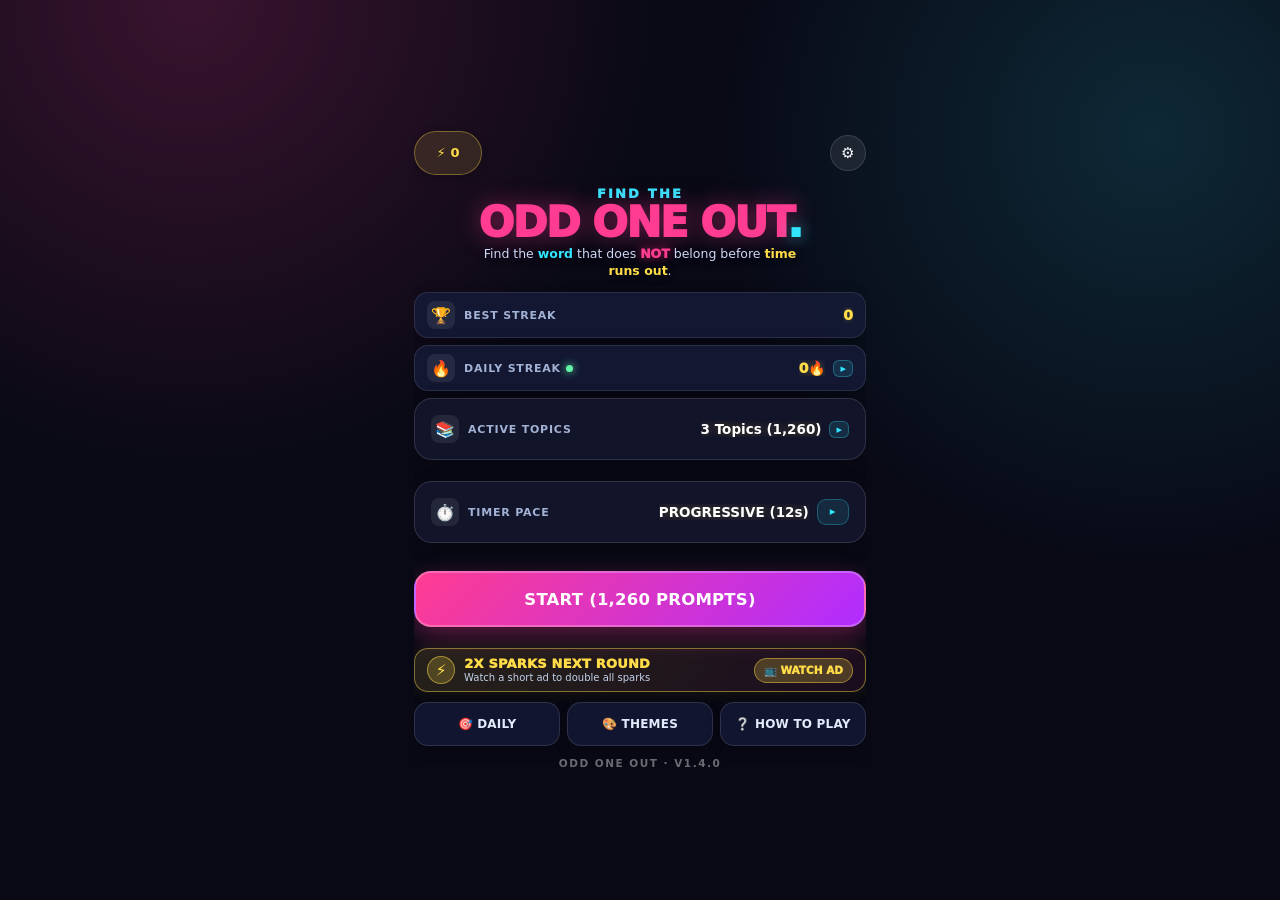
==== commit 0147ec99: "Ship the v1.4.0 store build with live ads and UMP consent. Turn off AdMob and AdSense test mode toge" ====
--- a/index.html
+++ b/index.html
@@ -11,14 +11,14 @@
   <link rel="manifest" href="./manifest.webmanifest">
   <link rel="icon" type="image/svg+xml" href="./icons/icon.svg">
   <link rel="apple-touch-icon" href="./icons/icon.svg">
-  <title>Odd One Out v1.3.9 — Fast Word Game</title>
-  <link rel="stylesheet" href="./styles.css?v=1.3.9">
-
-  <!-- GOOGLE ADSENSE (H5 GAMES ADS API) -->
+  <title>Odd One Out v1.4.0 — Fast Word Game</title>
+  <link rel="stylesheet" href="./styles.css?v=1.4.0">
+
+  <!-- GOOGLE ADSENSE (H5 GAMES ADS API). data-adbreak-test must match ADS_TEST_MODE. -->
   <script async
     data-ad-client="ca-pub-2691430114035059"
     data-ad-frequency-hint="0s"
-    data-adbreak-test="on"
+    data-adbreak-test="off"
     crossorigin="anonymous"
     src="https://pagead2.googlesyndication.com/pagead/js/adsbygoogle.js">
   </script>
@@ -26,26 +26,61 @@
     window.adsbygoogle = window.adsbygoogle || [];
     window.adBreak = function(o) { adsbygoogle.push(o); };
     window.adConfig = function(o) { adsbygoogle.push(o); };
-    window.adConfig({
-      preloadAdBreaks: 'on',
-      sound: 'on'
-    });
+    // Web and PWA preload ad breaks immediately. The native shell skips this
+    // so the WebView does not request AdSense ads before UMP consent in app.js.
+    var oddOneOutNative = false;
+    try {
+      oddOneOutNative = !!(window.Capacitor && typeof window.Capacitor.isNativePlatform === 'function' && window.Capacitor.isNativePlatform());
+    } catch (e) {}
+    if (!oddOneOutNative) {
+      window.adConfig({
+        preloadAdBreaks: 'on',
+        sound: 'on'
+      });
+    }
   </script>
 </head>
 <body>
 <main class="app">
   <div class="float-feedback" id="floatFeedback" aria-live="polite">+10 ⚡</div>
 
-  <!-- CENTER SPARK PLUS BUBBLE (Exact Middle of Screen — Non-Bulky Arcade Feedback) -->
-  <div class="win-feedback spark-bubble-overlay hidden" id="winFeedback" aria-live="assertive">
-    <div class="win-spark-pill spark-plus-bubble" id="winSparkPill">
-      <div class="spark-bubble-main">
-        <span class="win-spark-icon spark-bubble-icon" id="winSparkIcon">⚡</span>
-        <span class="win-spark-value spark-bubble-value" id="winSparkValue">+10</span>
-        <span class="win-spark-badge spark-bubble-badge" id="winSparkBadge"></span>
-      </div>
-      <div class="win-theme-row spark-bubble-theme-row">
-        <strong class="win-theme-name spark-bubble-theme" id="winThemeName">PRIMARY COLORS</strong>
+  <!-- Correct-answer connection card. Spark total stays; the explanation holds for 2.5s. -->
+  <div class="win-feedback spark-bubble-overlay hidden" id="winFeedback" role="dialog" aria-modal="true" aria-label="Connection reveal" aria-live="assertive">
+    <div class="relation-card" id="relationReveal">
+      <div class="win-spark-pill spark-plus-bubble" id="winSparkPill">
+        <div class="spark-bubble-main">
+          <span class="win-spark-icon spark-bubble-icon" id="winSparkIcon">⚡</span>
+          <span class="win-spark-value spark-bubble-value" id="winSparkValue">+10</span>
+          <span class="win-spark-badge spark-bubble-badge" id="winSparkBadge"></span>
+        </div>
+        <div class="win-theme-row spark-bubble-theme-row">
+          <strong class="win-theme-name spark-bubble-theme" id="winThemeName">PRIMARY COLORS</strong>
+        </div>
+      </div>
+
+      <div class="relation-badge">
+        <span class="relation-icon" aria-hidden="true">✨</span>
+        <span class="relation-badge-text">THE CONNECTION</span>
+        <span class="relation-check" aria-hidden="true">✓</span>
+      </div>
+      <div class="relation-theme" id="relationTheme">PRIMARY COLORS</div>
+      <div class="relation-words" id="relationWords"></div>
+      <p class="relation-explanation" id="relationExplanation"></p>
+      <div class="relation-intruder-tag" id="relationIntruderTag">
+        <span class="intruder-pill">ODD</span>
+        <strong class="intruder-name" id="relationIntruderName">Toaster</strong>
+        <span class="intruder-reason" id="relationIntruderReason">✕ Appliance</span>
+      </div>
+      <div class="relation-footer">
+        <div class="relation-countdown" id="relationCountdown">
+          <div class="countdown-bar-wrap">
+            <div class="relation-timer-fill" id="relationTimerFill"></div>
+          </div>
+          <div class="countdown-sub">
+            <span class="countdown-sec" id="relationCountdownSec">NEXT IN 2.5s</span>
+            <span class="countdown-tap">TAP ANYWHERE TO SKIP ▸</span>
+          </div>
+        </div>
       </div>
     </div>
   </div>
@@ -163,7 +198,7 @@
 
     <!-- 6. VERSION STAMP -->
     <div class="home-bottom-wrap">
-      <div class="home-version-tag" id="homeVersionTag">ODD ONE OUT · v1.3.9</div>
+      <div class="home-version-tag" id="homeVersionTag">ODD ONE OUT · v1.4.0</div>
     </div>
   </section>
 
@@ -196,7 +231,7 @@
 
     <button class="primary" onclick="app.startQuickShot()">START PLAYING</button>
     <button class="secondary" onclick="app.showScreen('home')">BACK</button>
-    <div class="howto-version-tag">ODD ONE OUT · v1.3.9</div>
+    <div class="howto-version-tag">ODD ONE OUT · v1.4.0</div>
   </section>
 
   <!-- SHOP & PACKS SCREEN -->
@@ -365,6 +400,14 @@
         <button class="toggle-btn" id="toggleAdult" onclick="app.cycleAdultMode()">OFF</button>
       </div>
 
+      <div class="setting-row hidden" id="privacyOptionsRow">
+        <div>
+          <b>Privacy options</b>
+          <span>Review your ad privacy choices</span>
+        </div>
+        <button class="toggle-btn on" id="privacyOptionsBtn" type="button" onclick="app.openPrivacyOptions()">OPEN</button>
+      </div>
+
       <details class="telemetry-details">
         <summary>📊 Game Stats</summary>
         <div class="telemetry-box" id="telemetryBox"></div>
@@ -375,7 +418,7 @@
       <button class="secondary" onclick="app.resetProgress()">RESET DATA</button>
       <button class="primary" id="settingsDoneBtn" style="padding:13px" onclick="app.closeSettings()">DONE</button>
     </div>
-    <div class="settings-version-tag">ODD ONE OUT · v1.3.9</div>
+    <div class="settings-version-tag">ODD ONE OUT · v1.4.0</div>
   </div>
 </div>
 
@@ -408,38 +451,30 @@
   </div>
 </div>
 
-<!-- REWARDED AD SIMULATION MODAL -->
+<!-- REWARDED AD STATUS. This is not an advertisement and never grants a reward by itself. -->
 <div class="interstitial" id="rewardedAdModal" role="dialog" aria-modal="true" aria-labelledby="rewardedAdTitle" onclick="if(event.target===this)app.cancelRewardedAd()">
   <div class="card ad-modal rewarded-modal">
     <div class="modal-top">
-      <div class="ad-label" id="rewardedAdCategory">⚡ 2X SPARKS REWARD</div>
-      <button class="icon-btn modal-close-x" id="rewardedAdCloseBtn" onclick="app.cancelRewardedAd()" aria-label="Skip or close ad">✕</button>
-    </div>
-    <h3 id="rewardedAdTitle">SPONSORED VIDEO</h3>
-    <p id="rewardedAdSubtitle">Complete the video to claim your reward.</p>
-
-    <div class="ad-sim-canvas" id="adSimCanvas">
-      <div class="ad-sim-brand">ODD ONE OUT</div>
-      <div class="ad-sim-tagline">13 Topic Packs · Over 1,200 Prompts</div>
-      <div class="ad-sim-timer" id="adSimTimer">5s</div>
-      <div class="ad-progress-bar">
-        <div class="ad-progress-fill" id="adProgressFill"></div>
-      </div>
-    </div>
-
+      <div class="ad-label" id="rewardedAdCategory">2X SPARKS</div>
+      <button class="icon-btn modal-close-x" id="rewardedAdCloseBtn" onclick="app.cancelRewardedAd()" aria-label="Close and continue without a reward">✕</button>
+    </div>
+    <h3 id="rewardedAdTitle">Looking for an ad</h3>
+    <p id="rewardedAdSubtitle" role="status" aria-live="polite">If an ad is available, you can watch it. Nothing is granted until that ad is completed.</p>
     <div class="ad-modal-footer">
-      <span class="ad-status-note" id="adStatusNote">Reward unlocks in 5s...</span>
-      <button class="primary hidden" id="claimRewardBtn" onclick="app.claimActiveReward()">CLAIM REWARD ✨</button>
+      <button class="primary hidden" id="rewardedAdRetryBtn" type="button" onclick="app.retryRewardedAd()">TRY AGAIN</button>
+      <button class="secondary" id="rewardedAdDismissBtn" type="button" onclick="app.cancelRewardedAd()">CANCEL</button>
     </div>
   </div>
 </div>
 
 <canvas id="fxCanvas" class="fx-canvas"></canvas>
 
-<script src="./js/packs-data.js?v=1.3.9"></script>
-<script src="./js/fx.js?v=1.3.9"></script>
-<script src="./js/audio.js?v=1.3.9"></script>
-<script src="./js/analytics.js?v=1.3.9"></script>
-<script src="./js/app.js?v=1.3.9"></script>
+<script src="./js/packs-data.js?v=1.4.0"></script>
+<script src="./js/fx.js?v=1.4.0"></script>
+<script src="./js/audio.js?v=1.4.0"></script>
+<script src="./js/analytics.js?v=1.4.0"></script>
+<script src="./js/ads-policy.js?v=1.4.0"></script>
+<script src="./js/correct-reveal.js?v=1.4.0"></script>
+<script src="./js/app.js?v=1.4.0"></script>
 </body>
 </html>
--- a/styles.css
+++ b/styles.css
@@ -1473,7 +1473,8 @@
   pointer-events: auto;
   user-select: none;
   -webkit-tap-highlight-color: transparent;
-  background: transparent; /* No bulky dark wash! Clean game view */
+  background: rgba(4, 6, 18, 0.88);
+  padding: 20px;
 }
 
 .win-feedback.hidden,
@@ -1592,6 +1593,174 @@
   box-shadow: 0 4px 14px rgba(0, 0, 0, 0.4), 0 0 16px rgba(51, 230, 255, 0.25);
   text-transform: uppercase;
   white-space: nowrap;
+}
+
+.relation-card {
+  width: min(420px, 100%);
+  max-height: min(78dvh, 640px);
+  overflow-y: auto;
+  background: linear-gradient(165deg, rgba(28, 32, 68, 0.98), rgba(14, 16, 38, 0.98));
+  border: 1.5px solid rgba(51, 230, 255, 0.5);
+  border-radius: 24px;
+  padding: 18px 16px 14px;
+  text-align: center;
+  display: flex;
+  flex-direction: column;
+  align-items: center;
+  cursor: pointer;
+}
+
+.relation-badge {
+  display: inline-flex;
+  align-items: center;
+  gap: 7px;
+  background: rgba(98, 245, 167, 0.18);
+  border: 1px solid rgba(98, 245, 167, 0.45);
+  color: var(--green);
+  font-size: 11px;
+  font-weight: 950;
+  letter-spacing: 1.2px;
+  text-transform: uppercase;
+  padding: 5px 14px;
+  border-radius: 999px;
+  margin: 12px 0 10px;
+}
+
+.relation-theme {
+  font-size: clamp(22px, 6.4vw, 32px);
+  font-weight: 950;
+  letter-spacing: -0.8px;
+  color: #ffffff;
+  line-height: 1.15;
+  margin-bottom: 12px;
+  text-transform: uppercase;
+}
+
+.relation-words {
+  display: flex;
+  flex-wrap: wrap;
+  justify-content: center;
+  align-items: center;
+  gap: 6px;
+  margin-bottom: 12px;
+  width: 100%;
+}
+
+.relation-word-chip {
+  background: rgba(51, 230, 255, 0.14);
+  border: 1.5px solid rgba(51, 230, 255, 0.42);
+  color: #e0f8ff;
+  font-size: 13.5px;
+  font-weight: 850;
+  padding: 6px 12px;
+  border-radius: 11px;
+}
+
+.relation-dot {
+  color: rgba(51, 230, 255, 0.55);
+  font-size: 9px;
+}
+
+.relation-explanation {
+  color: var(--muted);
+  font-size: 14px;
+  font-weight: 650;
+  line-height: 1.4;
+  margin: 0 0 12px;
+  text-align: center;
+}
+
+.relation-intruder-tag {
+  display: inline-flex;
+  align-items: center;
+  flex-wrap: wrap;
+  justify-content: center;
+  gap: 8px;
+  background: rgba(255, 60, 145, 0.12);
+  border: 1.5px solid rgba(255, 60, 145, 0.4);
+  border-radius: 12px;
+  padding: 6px 12px;
+  margin-bottom: 14px;
+}
+
+.relation-intruder-tag .intruder-pill {
+  background: var(--pink);
+  color: #240408;
+  font-size: 9.5px;
+  font-weight: 950;
+  padding: 2px 6px;
+  border-radius: 5px;
+  letter-spacing: 0.5px;
+}
+
+.relation-intruder-tag .intruder-name {
+  color: #fff;
+  font-size: 13px;
+  font-weight: 900;
+}
+
+.relation-intruder-tag .intruder-reason {
+  color: #ff9aa2;
+  font-size: 12px;
+  font-weight: 750;
+}
+
+.relation-footer,
+.relation-countdown {
+  width: 100%;
+}
+
+.relation-countdown {
+  display: flex;
+  flex-direction: column;
+  gap: 7px;
+}
+
+.countdown-bar-wrap {
+  width: 100%;
+  height: 5px;
+  background: rgba(255, 255, 255, 0.12);
+  border-radius: 999px;
+  overflow: hidden;
+}
+
+.relation-timer-fill {
+  width: 100%;
+  height: 100%;
+  background: linear-gradient(90deg, var(--green), var(--cyan));
+  border-radius: 999px;
+  transform-origin: left;
+}
+
+.relation-timer-fill.animating {
+  animation: relationDrain 2.5s linear forwards;
+}
+
+@keyframes relationDrain {
+  from { transform: scaleX(1); }
+  to { transform: scaleX(0); }
+}
+
+.countdown-sub {
+  display: flex;
+  align-items: center;
+  justify-content: space-between;
+  gap: 8px;
+  padding: 0 2px;
+  font-size: 10.5px;
+  font-weight: 900;
+  letter-spacing: 0.8px;
+  text-transform: uppercase;
+}
+
+.countdown-sec {
+  color: var(--muted);
+}
+
+.countdown-tap {
+  color: var(--cyan);
+  font-weight: 950;
+  letter-spacing: 0.6px;
 }
 
 /* Zapping / Flying animation towards header counter */
